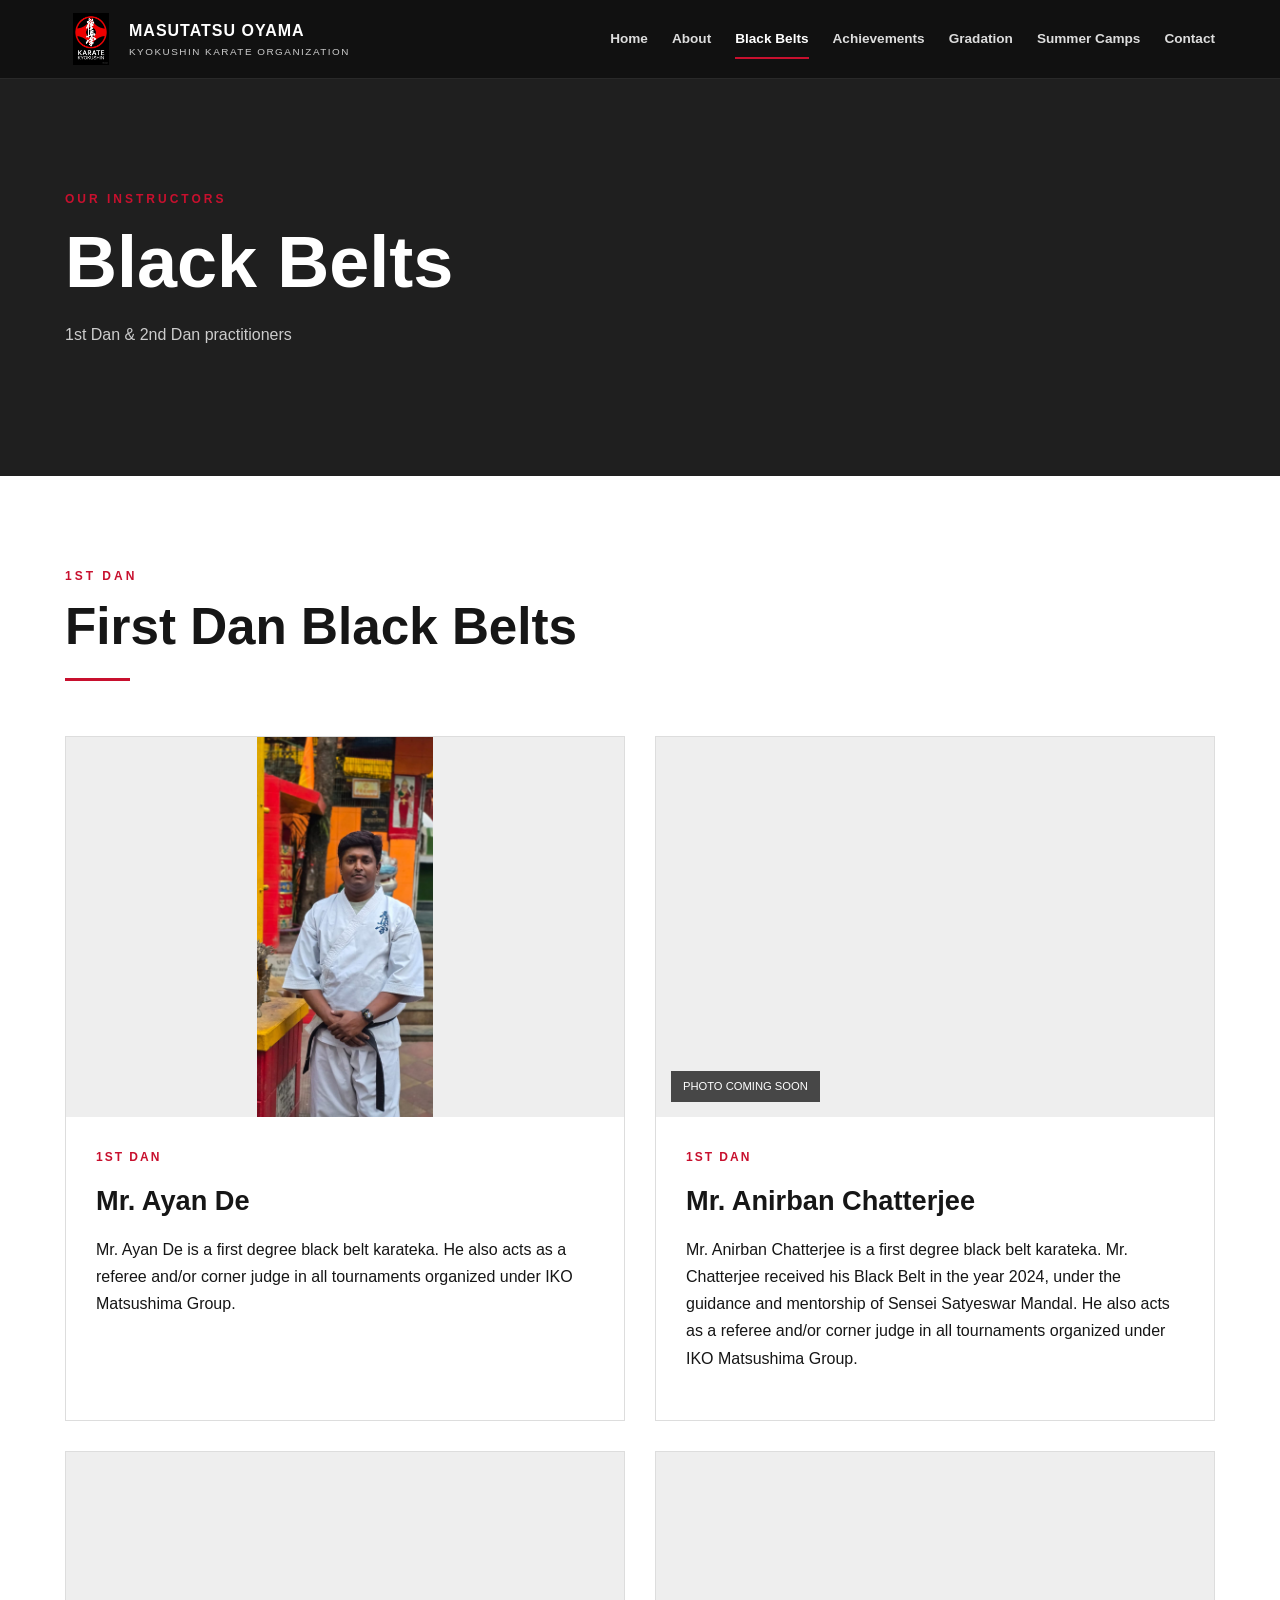
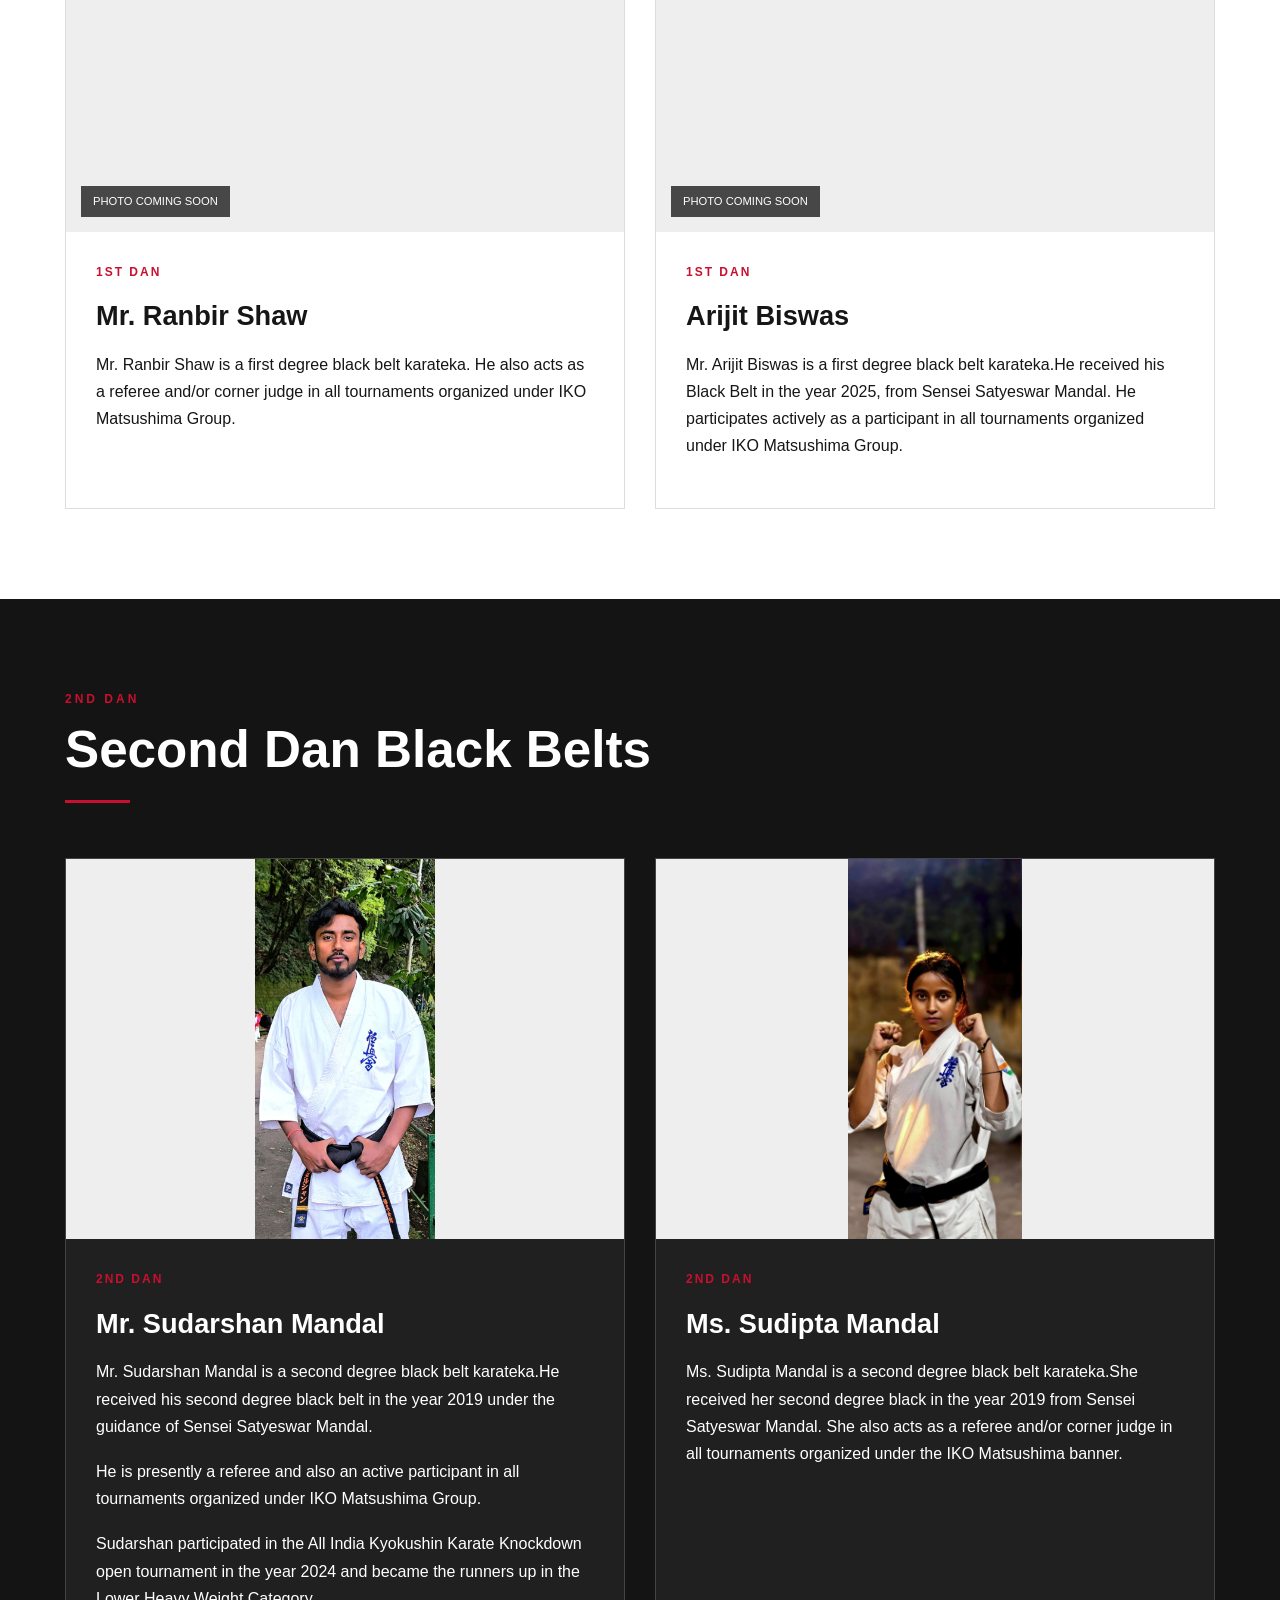
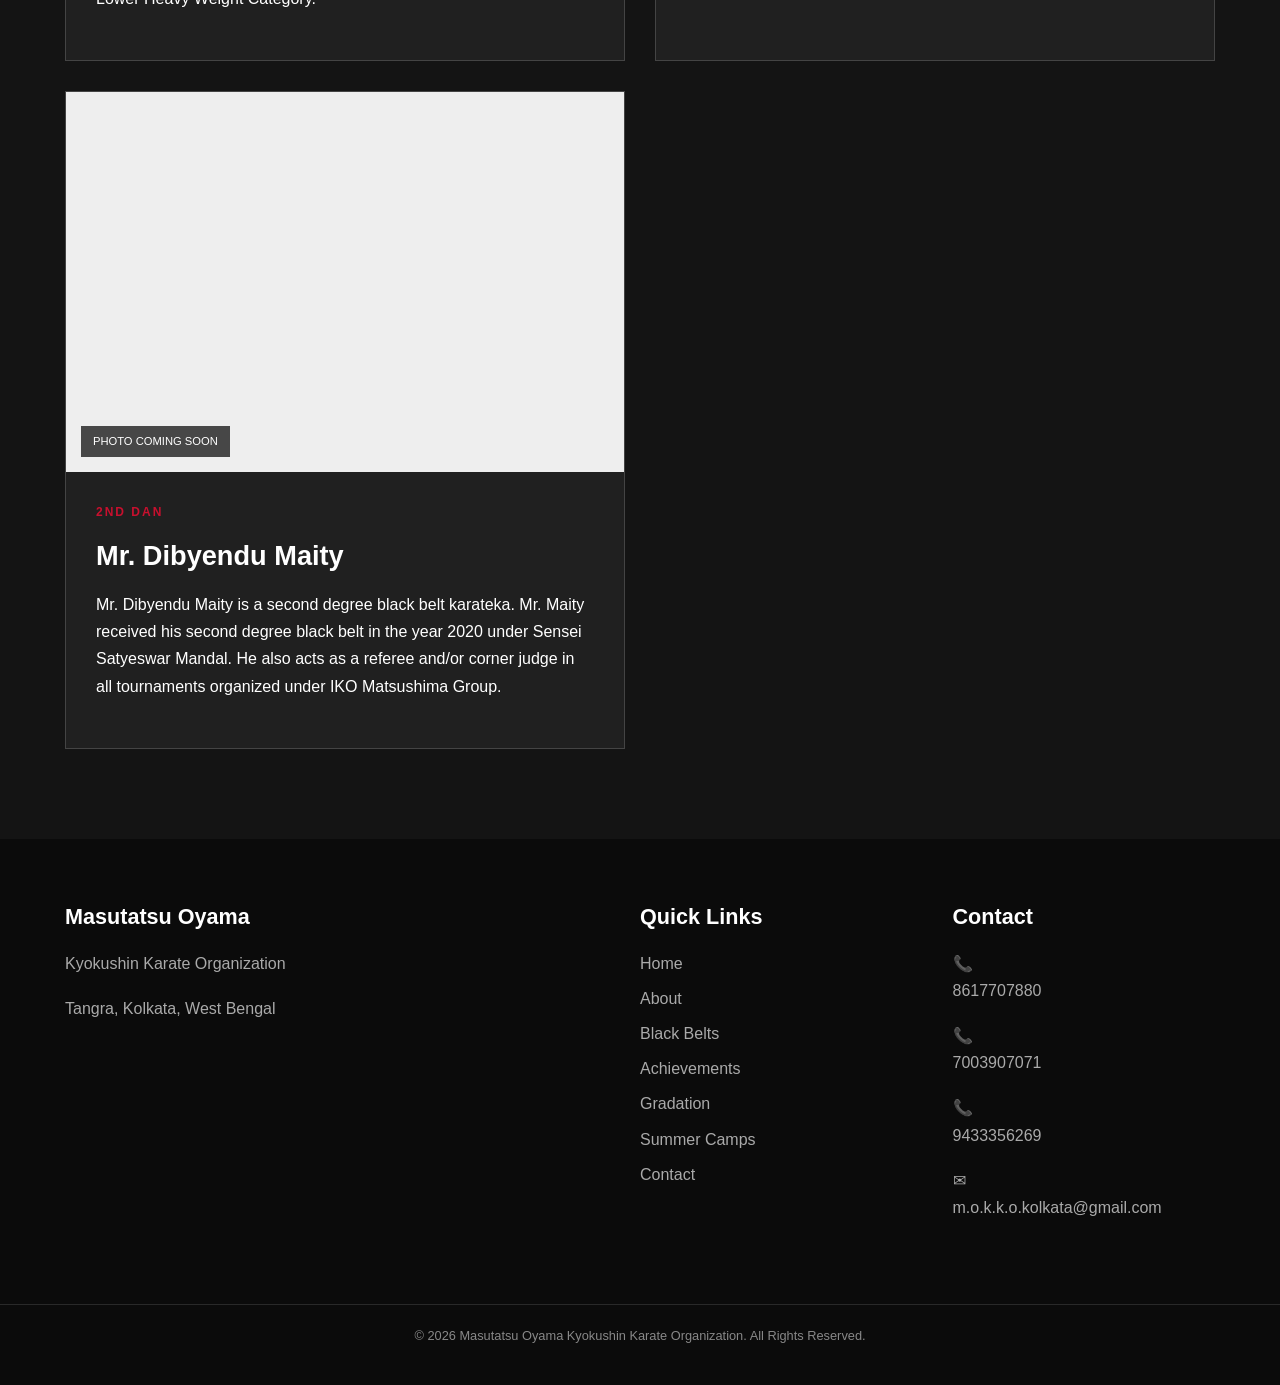
==== black-belts.html @ 714a9d3a "Initial website" ====
<!DOCTYPE html>
<html lang="en">

<head>

    <meta charset="UTF-8">
    <meta name="viewport" content="width=device-width, initial-scale=1.0">

    <title>Black Belts | Masutatsu Oyama Kyokushin Karate Organization</title>

    <link rel="stylesheet" href="css/style.css">

</head>

<body>


<header class="site-header">

    <div class="container header-container">

        <a href="index.html" class="logo-area">

            <img src="images/logo.png"
                 alt="Organization Logo"
                 class="site-logo">

            <div class="logo-text">
                <span class="logo-main">MASUTATSU OYAMA</span>
                <span class="logo-sub">KYOKUSHIN KARATE ORGANIZATION</span>
            </div>

        </a>


        <button class="menu-toggle" id="menuToggle">
            ☰
        </button>


        <nav class="main-nav" id="mainNav">

            <a href="index.html">Home</a>
            <a href="about.html">About</a>
            <a href="black-belts.html" class="active">Black Belts</a>
            <a href="achievements.html">Achievements</a>
            <a href="gradation.html">Gradation</a>
            <a href="camps.html">Summer Camps</a>
            <a href="contact.html">Contact</a>

        </nav>

    </div>

</header>


<main>


<section class="page-banner">

    <div class="container">

        <p class="section-kicker">
            OUR INSTRUCTORS
        </p>

        <h1>
            Black Belts
        </h1>

        <p>
            1st Dan &amp; 2nd Dan practitioners
        </p>

    </div>

</section>


<!-- ========================================================= -->
<!-- 1ST DAN BLACK BELTS -->
<!-- ========================================================= -->

<section class="section">

    <div class="container">

        <div class="section-heading">

            <p class="section-kicker">
                1ST DAN
            </p>

            <h2>
                First Dan Black Belts
            </h2>

            <div class="heading-line"></div>

        </div>


        <div class="black-belt-grid">


            <!-- ================================================= -->
            <!-- MR. AYAN DE -->
            <!-- ================================================= -->

            <article class="person-card">

                <div class="person-image">

                    <img src="images/black-belts/ayan.jpeg"
                         alt="Mr. Ayan De">

                </div>


                <div class="person-content">

                    <p class="rank">
                        1ST DAN
                    </p>

                    <h3>
                        Mr. Ayan De
                    </h3>

                    <p>
                        Mr. Ayan De is a first degree black belt
                        karateka. He also acts as a referee and/or
                        corner judge in all tournaments organized
                        under IKO Matsushima Group.
                    </p>

                </div>

            </article>


            <!-- ================================================= -->
            <!-- MR. ANIRBAN CHATTERJEE -->
            <!-- ================================================= -->

            <article class="person-card">

                <div class="person-image">

                    <span>
                        PHOTO COMING SOON
                    </span>

                </div>


                <div class="person-content">

                    <p class="rank">
                        1ST DAN
                    </p>

                    <h3>
                        Mr. Anirban Chatterjee
                    </h3>

                    <p>
                        Mr. Anirban Chatterjee is a first degree
                        black belt karateka. Mr. Chatterjee received
						his Black Belt in the year 2024, under the 
						guidance and mentorship of Sensei Satyeswar Mandal.
						He also acts as a referee and/or corner judge in all
                        tournaments organized under IKO Matsushima
                        Group.
                    </p>

                </div>

            </article>


            <!-- ================================================= -->
            <!-- MR. RANBIR SHAW -->
            <!-- ================================================= -->

            <article class="person-card">

                <div class="person-image">

                    <span>
                        PHOTO COMING SOON
                    </span>

                </div>


                <div class="person-content">

                    <p class="rank">
                        1ST DAN
                    </p>

                    <h3>
                        Mr. Ranbir Shaw
                    </h3>

                    <p>
                        Mr. Ranbir Shaw is a first degree black belt
                        karateka. He also acts as a referee and/or
                        corner judge in all tournaments organized
                        under IKO Matsushima Group.
                    </p>

                </div>

            </article>


            <!-- ================================================= -->
            <!-- ARIJIT BISWAS -->
            <!-- ================================================= -->

            <article class="person-card">

                <div class="person-image">

                    <span>
                        PHOTO COMING SOON
                    </span>

                </div>


                <div class="person-content">

                    <p class="rank">
                        1ST DAN
                    </p>

                    <h3>
                        Arijit Biswas
                    </h3>

                    <p>
                        Mr. Arijit Biswas is a first degree black
                        belt karateka.He received his Black Belt in 
						the year 2025, from Sensei Satyeswar Mandal.
						He participates actively as a participant in all tournaments organized
                        under IKO Matsushima Group.
                    </p>

                </div>

            </article>


        </div>

    </div>

</section>


<!-- ========================================================= -->
<!-- 2ND DAN BLACK BELTS -->
<!-- ========================================================= -->

<section class="section section-dark">

    <div class="container">

        <div class="section-heading light">

            <p class="section-kicker">
                2ND DAN
            </p>

            <h2>
                Second Dan Black Belts
            </h2>

            <div class="heading-line"></div>

        </div>


        <div class="black-belt-grid">


            <!-- ================================================= -->
            <!-- MR. SUDARSHAN MANDAL -->
            <!-- ================================================= -->

            <article class="person-card dark-card">

                <div class="person-image">

                    <img src="images/black-belts/sudarshan.jpeg"
                         alt="Mr. Sudarshan Mandal">

                </div>


                <div class="person-content">

                    <p class="rank">
                        2ND DAN
                    </p>

                    <h3>
                        Mr. Sudarshan Mandal
                    </h3>

                    <p>
                        Mr. Sudarshan Mandal is a second degree
                        black belt karateka.He received his second
						degree black belt in the year 2019 under the guidance
						of Sensei Satyeswar Mandal. 
					</p>
					<p>
						He is presently
						a referee and also an active participant in all
                        tournaments organized under IKO Matsushima
                        Group.
                    </p>
					<p>
						Sudarshan participated in the All India Kyokushin Karate Knockdown 
						open tournament in the year 2024 and became the runners up in the Lower Heavy
						Weight Category.
					</p>

                </div>

            </article>


            <!-- ================================================= -->
            <!-- MS. SUDIPTA MANDAL -->
            <!-- ================================================= -->

            <article class="person-card dark-card">

                <div class="person-image">

                    <img src="images/black-belts/sudipta.jpeg"
                         alt="Ms. Sudipta Mandal">

                </div>


                <div class="person-content">

                    <p class="rank">
                        2ND DAN
                    </p>

                    <h3>
                        Ms. Sudipta Mandal
                    </h3>

                    <p>
                        Ms. Sudipta Mandal is a second degree black
                        belt karateka.She received her second degree
						black in the year 2019 from Sensei Satyeswar Mandal.
						She also acts as a referee and/or corner judge in all tournaments
                        organized under the IKO Matsushima banner.
                    </p>

                </div>

            </article>


            <!-- ================================================= -->
            <!-- MR. DIBYENDU MAITY -->
            <!-- ================================================= -->

            <article class="person-card dark-card">

                <div class="person-image">

                    <span>
                        PHOTO COMING SOON
                    </span>

                </div>


                <div class="person-content">

                    <p class="rank">
                        2ND DAN
                    </p>

                    <h3>
                        Mr. Dibyendu Maity
                    </h3>

                    <p>
                        Mr. Dibyendu Maity is a second degree black
                        belt karateka. Mr. Maity received his second degree
						black belt in the year 2020 under Sensei Satyeswar Mandal.
						He also acts as a referee and/or corner judge in all tournaments
                        organized under IKO Matsushima Group.
                    </p>

                </div>

            </article>


        </div>

    </div>

</section>


</main>


<footer class="site-footer">

    <div class="container footer-grid">

        <!-- Organization -->

        <div>

            <h3>
                Masutatsu Oyama
            </h3>

            <p>
                Kyokushin Karate Organization
            </p>

            <p>
                Tangra, Kolkata, West Bengal
            </p>

        </div>


        <!-- Quick Links -->

        <div>

            <h3>
                Quick Links
            </h3>

            <a href="index.html">Home</a>
            <a href="about.html">About</a>
            <a href="black-belts.html">Black Belts</a>
            <a href="achievements.html">Achievements</a>
            <a href="gradation.html">Gradation</a>
            <a href="camps.html">Summer Camps</a>
            <a href="contact.html">Contact</a>

        </div>


        <!-- Contact -->

        <div>

            <h3>
                Contact
            </h3>

            <p>
                📞 <a href="tel:8617707880">8617707880</a>
            </p>

            <p>
                📞 <a href="tel:7003907071">7003907071</a>
            </p>

            <p>
                📞 <a href="tel:9433356269">9433356269</a>
            </p>

            <p>
                ✉ <a href="mailto:m.o.k.k.o.kolkata@gmail.com">
                    m.o.k.k.o.kolkata@gmail.com
                </a>
            </p>

        </div>

    </div>


    <div class="footer-bottom">

        <p>
            © <span id="currentYear"></span>
            Masutatsu Oyama Kyokushin Karate Organization.
            All Rights Reserved.
        </p>

    </div>

</footer>


<script src="js/script.js"></script>

</body>

</html>
---- css/style.css ----
/* =========================================================
   MASUTATSU OYAMA KYOKUSHIN KARATE ORGANIZATION
   MAIN STYLESHEET
   ========================================================= */


/* =========================================================
   RESET
   ========================================================= */

* {
    margin: 0;
    padding: 0;
    box-sizing: border-box;
}


html {
    scroll-behavior: smooth;
}


body {
    font-family: Arial, Helvetica, sans-serif;
    background: #ffffff;
    color: #161616;
    line-height: 1.7;
}


img {
    max-width: 100%;
    display: block;
}


a {
    color: inherit;
    text-decoration: none;
}


button {
    font-family: inherit;
}


/* =========================================================
   VARIABLES
   ========================================================= */

:root {

    --black: #0b0b0b;

    --dark: #141414;

    --dark-gray: #202020;

    --gray: #777777;

    --light-gray: #eeeeee;

    --off-white: #f7f7f7;

    --white: #ffffff;

    --red: #c8102e;

    --red-dark: #9f0d25;

    --border: #dddddd;

}


/* =========================================================
   GENERAL
   ========================================================= */

.container {

    width: min(1150px, 92%);

    margin: 0 auto;

}


.section {

    padding: 90px 0;

}


.section-dark {

    background: var(--dark);

    color: var(--white);

}


.light-text {

    color: var(--white);

}


.content-width {

    max-width: 850px;

    margin: 0 auto;

}


p {

    margin-bottom: 18px;

}


h1,
h2,
h3 {

    line-height: 1.2;

}


h2 {

    font-size: clamp(2rem, 4vw, 3.2rem);

}


h3 {

    font-size: 1.35rem;

}


/* =========================================================
   HEADER
   ========================================================= */

.site-header {

    position: sticky;

    top: 0;

    z-index: 1000;

    background: rgba(10, 10, 10, 0.97);

    border-bottom: 1px solid rgba(255,255,255,0.1);

}


.header-container {

    min-height: 78px;

    display: flex;

    align-items: center;

    justify-content: space-between;

    gap: 30px;

}


.logo-area {

    display: flex;

    align-items: center;

    gap: 12px;

    color: white;

}


.site-logo {

    width: 52px;

    height: 52px;

    object-fit: contain;

}


.logo-text {

    display: flex;

    flex-direction: column;

}


.logo-main {

    font-size: 1rem;

    font-weight: 800;

    letter-spacing: 1px;

}


.logo-sub {

    font-size: 0.62rem;

    letter-spacing: 1.5px;

    color: #cccccc;

}


.main-nav {

    display: flex;

    align-items: center;

    gap: 24px;

}


.main-nav a {

    color: #dddddd;

    font-size: 0.85rem;

    font-weight: 600;

    transition: 0.25s;

    position: relative;

}


.main-nav a:hover,
.main-nav a.active {

    color: var(--white);

}


.main-nav a.active::after {

    content: "";

    position: absolute;

    height: 2px;

    width: 100%;

    bottom: -8px;

    left: 0;

    background: var(--red);

}


.menu-toggle {

    display: none;

    background: transparent;

    border: 0;

    color: white;

    font-size: 1.8rem;

    cursor: pointer;

}


/* =========================================================
   HERO
   ========================================================= */

.hero {

    min-height: 720px;

    display: flex;

    align-items: center;

    position: relative;

    background:
        linear-gradient(
            rgba(0,0,0,0.78),
            rgba(0,0,0,0.82)
        ),
        linear-gradient(
            135deg,
            #111111,
            #3a3a3a
        );

    color: white;

}


.hero-overlay {

    position: absolute;

    inset: 0;

    background:
        radial-gradient(
            circle at center,
            rgba(200,16,46,0.12),
            transparent 60%
        );

}


.hero-content {

    position: relative;

    z-index: 2;

    max-width: 900px;

}


.hero-kicker {

    color: #e21a3b;

    font-weight: 900;

    letter-spacing: 5px;

    font-size: 1.3rem;

}


.hero h1 {

    font-size: clamp(2.5rem, 7vw, 5.5rem);

    font-weight: 900;

    letter-spacing: -2px;

    max-width: 1000px;

}


.hero h1 span {

    display: block;

    color: #dddddd;

    font-size: 0.42em;

    letter-spacing: 3px;

    margin-top: 15px;

}


.hero-location {

    font-size: 1.1rem;

    margin-top: 30px;

    color: #dddddd;

}


.hero-description {

    font-size: 1.2rem;

    font-weight: 600;

}


.hero-buttons {

    display: flex;

    gap: 15px;

    flex-wrap: wrap;

    margin-top: 35px;

}


/* =========================================================
   BUTTONS
   ========================================================= */

.btn {

    display: inline-flex;

    align-items: center;

    justify-content: center;

    padding: 13px 25px;

    font-weight: 700;

    border: 2px solid transparent;

    transition: 0.25s;

    cursor: pointer;

}


.btn-primary {

    background: var(--red);

    color: white;

}


.btn-primary:hover {

    background: var(--red-dark);

    transform: translateY(-2px);

}


.btn-outline {

    border-color: white;

    color: white;

}


.btn-outline:hover {

    background: white;

    color: black;

}


.btn-dark {

    background: var(--black);

    color: white;

}


.btn-dark:hover {

    background: var(--red);

}


.text-link {

    display: inline-block;

    margin-top: 10px;

    color: var(--red);

    font-weight: 700;

}


/* =========================================================
   SECTION HEADINGS
   ========================================================= */

.section-heading {

    margin-bottom: 55px;

}


.section-kicker {

    color: var(--red);

    text-transform: uppercase;

    font-size: 0.75rem;

    font-weight: 800;

    letter-spacing: 3px;

    margin-bottom: 10px;

}


.section-heading h2 {

    font-weight: 900;

}


.heading-line {

    height: 3px;

    width: 65px;

    background: var(--red);

    margin-top: 20px;

}


.section-heading.light h2 {

    color: white;

}


/* =========================================================
   TWO COLUMN
   ========================================================= */

.two-column {

    display: grid;

    grid-template-columns: 1fr 1fr;

    gap: 60px;

    align-items: center;

}


/* =========================================================
   INFO CARD
   ========================================================= */

.info-card {

    padding: 50px;

    background: var(--off-white);

    border-left: 5px solid var(--red);

}


.info-card-icon {

    font-size: 3rem;

    font-weight: 900;

    margin-bottom: 20px;

}


/* =========================================================
   FEATURE CARDS
   ========================================================= */

.card-grid {

    display: grid;

    grid-template-columns: repeat(4, 1fr);

    gap: 20px;

}


.feature-card {

    display: block;

    padding: 35px 28px;

    border: 1px solid #333;

    color: white;

    transition: 0.3s;

}


.feature-card:hover {

    transform: translateY(-7px);

    border-color: var(--red);

}


.feature-number {

    color: var(--red);

    font-size: 0.8rem;

    font-weight: 800;

    margin-bottom: 35px;

}


.feature-card h3 {

    margin-bottom: 15px;

}


.feature-card p {

    color: #bbbbbb;

    font-size: 0.92rem;

}


.feature-card span {

    color: #ffffff;

    font-size: 0.85rem;

    font-weight: 700;

}


/* =========================================================
   IMAGE PLACEHOLDER
   ========================================================= */

.image-placeholder {

    position: relative;

    background: #eeeeee;

    min-height: 420px;

    overflow: hidden;

}


.image-placeholder img {

    width: 100%;

    height: 100%;

    min-height: 420px;

    object-fit: cover;

}


.placeholder-label {

    position: absolute;

    bottom: 15px;

    left: 15px;

    background: rgba(0,0,0,0.75);

    color: white;

    padding: 8px 14px;

    font-size: 0.7rem;

    letter-spacing: 1px;

}


.rank {

    color: var(--red);

    font-size: 0.75rem;

    font-weight: 800;

    letter-spacing: 2px;

    text-transform: uppercase;

}


/* =========================================================
   CTA
   ========================================================= */

.cta-section {

    padding: 100px 0;

    text-align: center;

    background: var(--off-white);

}


.cta-section h2 {

    margin-bottom: 15px;

}


/* =========================================================
   PAGE BANNER
   ========================================================= */

.page-banner {

    padding: 110px 0;

    background:
        linear-gradient(
            rgba(0,0,0,0.88),
            rgba(0,0,0,0.88)
        );

    color: white;

}


.page-banner h1 {

    font-size: clamp(2.5rem, 6vw, 4.5rem);

    font-weight: 900;

}


.page-banner p:last-child {

    color: #cccccc;

    margin-top: 15px;

}


/* =========================================================
   VALUES
   ========================================================= */

.values-grid {

    display: grid;

    grid-template-columns: repeat(4, 1fr);

    gap: 20px;

}


.value-card {

    padding: 35px 25px;

    border: 1px solid var(--border);

}


.value-card span {

    color: var(--red);

    font-weight: 900;

    font-size: 0.8rem;

}


.value-card h3 {

    margin: 20px 0 10px;

}


/* =========================================================
   BLACK BELTS
   ========================================================= */

.black-belt-grid {

    display: grid;

    grid-template-columns: repeat(2, 1fr);

    gap: 30px;

}


.person-card {

    background: white;

    border: 1px solid var(--border);

}


.dark-card {

    background: #202020;

    border-color: #444;

    color: white;

}


.person-image {

    height: 380px;

    background: #eeeeee;

    position: relative;

    overflow: hidden;

}


.person-image img {

    width: 100%;

    height: 100%;

    object-fit: contain;

}


.person-image span {

    position: absolute;

    bottom: 15px;

    left: 15px;

    background: rgba(0,0,0,0.7);

    color: white;

    padding: 6px 12px;

    font-size: 0.7rem;

}


.person-content {

    padding: 30px;

}


.person-content h3 {

    margin: 8px 0 18px;

    font-size: 1.7rem;

}


/* =========================================================
   GALLERY
   ========================================================= */

.gallery-grid {

    display: grid;

    grid-template-columns: repeat(2, 1fr);

    gap: 30px;

}


.gallery-card {

    border: 1px solid var(--border);

    background: white;

}


.gallery-image {

    height: 350px;

    background: #eeeeee;

    position: relative;

    overflow: hidden;

}


.gallery-image img {

    width: 100%;

    height: 100%;

    object-fit: cover;

}


.gallery-image span {

    position: absolute;

    bottom: 15px;

    left: 15px;

    padding: 6px 12px;

    background: rgba(0,0,0,0.7);

    color: white;

    font-size: 0.7rem;

}


.gallery-content {

    padding: 25px;

}


.gallery-year {

    color: var(--red);

    font-size: 0.75rem;

    font-weight: 800;

}


.gallery-content h3 {

    margin: 5px 0 12px;

}


/* =========================================================
   EVENTS
   ========================================================= */

.event-section {

    margin-bottom: 80px;

}


.event-heading {

    margin-bottom: 30px;

}


.event-heading h3 {

    font-size: 1.8rem;

    margin-bottom: 8px;

}


.photo-grid {

    display: grid;

    grid-template-columns: repeat(2, 1fr);

    gap: 20px;

}


.photo-item {

    height: 350px;

    background: #eeeeee;

    overflow: hidden;

}


.photo-item img {

    width: 100%;

    height: 100%;

    object-fit: cover;

}


/* =========================================================
   CAMPS
   ========================================================= */

.camp-block {

    padding: 55px 0;

    border-top: 1px solid var(--border);

}


.camp-info {

    max-width: 800px;

    margin-bottom: 35px;

}


.camp-info h2 {

    font-size: 2rem;

    margin-bottom: 15px;

}


/* =========================================================
   CONTACT
   ========================================================= */

.contact-grid {

    display: grid;

    grid-template-columns: 1fr 1fr;

    gap: 70px;

}


.contact-item {

    display: flex;

    gap: 20px;

    margin-top: 30px;

}


.contact-icon {

    width: 45px;

    height: 45px;

    display: flex;

    align-items: center;

    justify-content: center;

    background: var(--off-white);

    flex-shrink: 0;

}


.contact-item h3 {

    margin-bottom: 5px;

}


.contact-item a {

    color: var(--red);

    font-weight: 700;

}


.contact-card {

    background: var(--off-white);

    padding: 50px;

    border-top: 5px solid var(--red);

}


.contact-card h3 {

    color: var(--black);

}


.contact-card p {

    color: #555555;

}


.contact-card .contact-link {

    color: var(--red);

    font-weight: 700;

}


.contact-card .contact-link:hover {

    color: var(--red-dark);

}


.contact-card .contact-icon {

    color: var(--black);

}


.contact-card h2 {

    margin-bottom: 20px;

}


.contact-card .btn {

    margin-top: 10px;

    margin-right: 8px;

}
.contact-card .contact-icon svg {
    width: 28px;
    height: 28px;
    display: block;
    fill: currentColor;
}

.contact-card .contact-icon {
    color: var(--black);
    display: flex;
    align-items: center;
    justify-content: center;
}


/* =========================================================
   MAP
   ========================================================= */

.map-section {

    padding: 90px 0;

    background: var(--off-white);

}


.map-placeholder {

    min-height: 450px;

    background: #dddddd;

    display: flex;

    align-items: center;

    justify-content: center;

    text-align: center;

    padding: 40px;

}


.map-icon {

    font-size: 3rem;

    margin-bottom: 15px;

}


.map-placeholder h3 {

    margin-bottom: 15px;

}


/* =========================================================
   FOOTER
   ========================================================= */

.site-footer {

    background: var(--black);

    color: white;

}


.footer-grid {

    padding: 65px 0;

    display: grid;

    grid-template-columns: 2fr 1fr 1fr;

    gap: 50px;

}


.footer-grid h3 {

    margin-bottom: 20px;

}


.footer-grid p {

    color: #aaaaaa;

}


.footer-grid a {

    display: block;

    color: #aaaaaa;

    margin-bottom: 8px;

}


.footer-grid a:hover {

    color: white;

}


.footer-bottom {

    padding: 20px;

    border-top: 1px solid #292929;

    text-align: center;

    color: #888888;

    font-size: 0.8rem;

}


/* =========================================================
   MOBILE
   ========================================================= */

@media (max-width: 950px) {

    .main-nav {

        gap: 14px;

    }

    .card-grid {

        grid-template-columns: repeat(2, 1fr);

    }

    .values-grid {

        grid-template-columns: repeat(2, 1fr);

    }

}


@media (max-width: 768px) {

    .section {

        padding: 65px 0;

    }


    .header-container {

        min-height: 70px;

    }


    .menu-toggle {

        display: block;

    }


    .main-nav {

        display: none;

        position: absolute;

        top: 70px;

        left: 0;

        right: 0;

        background: #0b0b0b;

        flex-direction: column;

        align-items: stretch;

        padding: 20px;

        gap: 0;

        border-top: 1px solid #333;

    }


    .main-nav.show {

        display: flex;

    }


    .main-nav a {

        padding: 14px 5px;

        border-bottom: 1px solid #292929;

    }


    .main-nav a.active::after {

        display: none;

    }


    .two-column {

        grid-template-columns: 1fr;

        gap: 40px;

    }


    .card-grid {

        grid-template-columns: 1fr;

    }


    .black-belt-grid {

        grid-template-columns: 1fr;

    }


    .gallery-grid {

        grid-template-columns: 1fr;

    }


    .photo-grid {

        grid-template-columns: 1fr;

    }


    .values-grid {

        grid-template-columns: 1fr;

    }


    .contact-grid {

        grid-template-columns: 1fr;

    }


    .footer-grid {

        grid-template-columns: 1fr;

        gap: 30px;

    }


    .hero {

        min-height: 650px;

    }


    .hero h1 {

        letter-spacing: -1px;

    }


    .hero h1 span {

        letter-spacing: 1px;

    }


    .image-placeholder {

        min-height: 320px;

    }


    .image-placeholder img {

        min-height: 320px;

    }


    .person-image {

        height: 320px;

    }


    .gallery-image {

        height: 300px;

    }


    .photo-item {

        height: 280px;

    }

}


@media (max-width: 480px) {

    .logo-main {

        font-size: 0.78rem;

    }


    .logo-sub {

        font-size: 0.5rem;

    }


    .site-logo {

        width: 42px;

        height: 42px;

    }


    .hero {

        min-height: 600px;

    }


    .hero-buttons {

        flex-direction: column;

        align-items: flex-start;

    }


    .btn {

        width: 100%;

    }


    .contact-card {

        padding: 30px;

    }

}
/* Achievement photo gallery */

.achievement-photo-grid {
    display: grid;
    grid-template-columns: 1fr 1fr;
    gap: 10px;
}

.achievement-photo-grid .gallery-image {
    margin: 0;
}

.achievement-photo-grid .achievement-cover {
    grid-column: 1 / -1;
}

.achievement-photo-grid img {
    width: 100%;
    height: 260px;
    object-fit: cover;
    display: block;
}

.achievement-photo-grid .achievement-cover img {
    height: 420px;
}


@media (max-width: 700px) {

    .achievement-photo-grid {
        grid-template-columns: 1fr;
    }

    .achievement-photo-grid .achievement-cover {
        grid-column: auto;
    }

    .achievement-photo-grid img,
    .achievement-photo-grid .achievement-cover img {
        height: auto;
    }

/* =========================================================
   GRADATION
   ========================================================= */

.gradation-table-wrapper {
    overflow-x: auto;
}

.gradation-table {
    width: 100%;
    border-collapse: collapse;
    margin-top: 20px;
}

.gradation-table th,
.gradation-table td {
    padding: 16px 18px;
    text-align: left;
    border-bottom: 1px solid rgba(255,255,255,0.15);
}

.gradation-table th {
    font-weight: 700;
    text-transform: uppercase;
    letter-spacing: 0.05em;
}

.gradation-table td {
    font-size: 1rem;
}

.gradation-steps {
    display: grid;
    gap: 16px;
}

.gradation-step {
    display: flex;
    align-items: center;
    gap: 20px;
    padding: 22px;
    border: 1px solid var(--border);
    background: var(--white);
}

.step-number {
    min-width: 48px;
    height: 48px;
    display: flex;
    align-items: center;
    justify-content: center;
    background: var(--black);
    color: var(--white);
    font-weight: 700;
}

.gradation-step h3 {
    margin: 0 0 6px;
}

.gradation-step p {
    margin: 0;
}


/* =========================================================
   GRADATION MOBILE
   ========================================================= */

@media (max-width: 700px) {

    .gradation-table th,
    .gradation-table td {
        padding: 12px;
        font-size: 0.9rem;
    }

    .gradation-step {
        align-items: flex-start;
        gap: 14px;
    }

}

}

/* =========================================================
   BELT COLORS
   ========================================================= */

.belt-white {
    color: #ffffff;
    font-weight: 800;
}

.belt-orange {
    color: #e87500;
    font-weight: 800;
}

.belt-blue {
    color: #1769aa;
    font-weight: 800;
}

.belt-blue-kyu {
    color: #1769aa;
    font-weight: 800;
    text-decoration: underline;
    text-decoration-thickness: 3px;
}

.belt-yellow {
    color: #c79a00;
    font-weight: 800;
}

.belt-yellow-kyu {
    color: #c79a00;
    font-weight: 800;
    text-decoration: underline;
    text-decoration-thickness: 3px;
}

.belt-green {
    color: #188044;
    font-weight: 800;
}

.belt-green-kyu {
    color: #188044;
    font-weight: 800;
    text-decoration: underline;
    text-decoration-thickness: 3px;
}

.belt-brown {
    color: #795548;
    font-weight: 800;
}

.belt-brown-kyu {
    color: #795548;
    font-weight: 800;
    text-decoration: underline;
    text-decoration-thickness: 3px;
}

.belt-black {
    color: #ffffff;
    font-weight: 900;
}
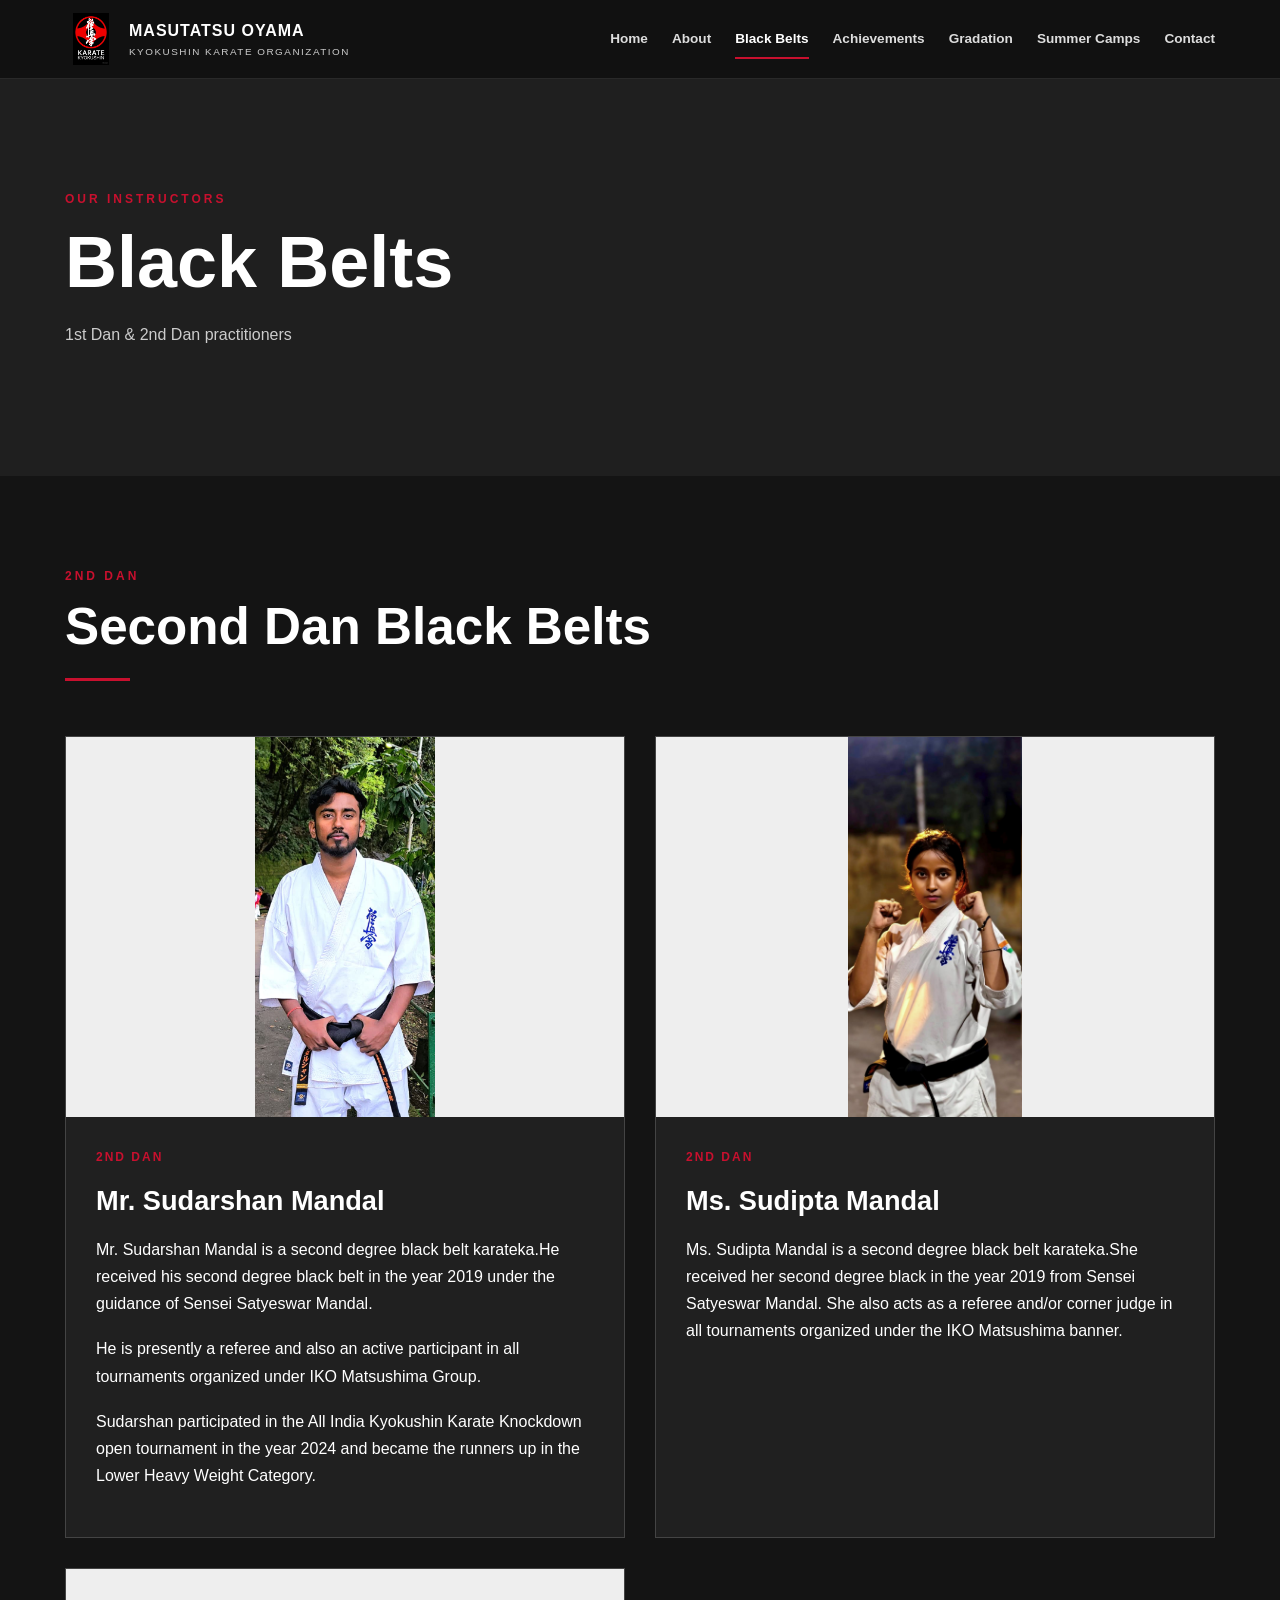
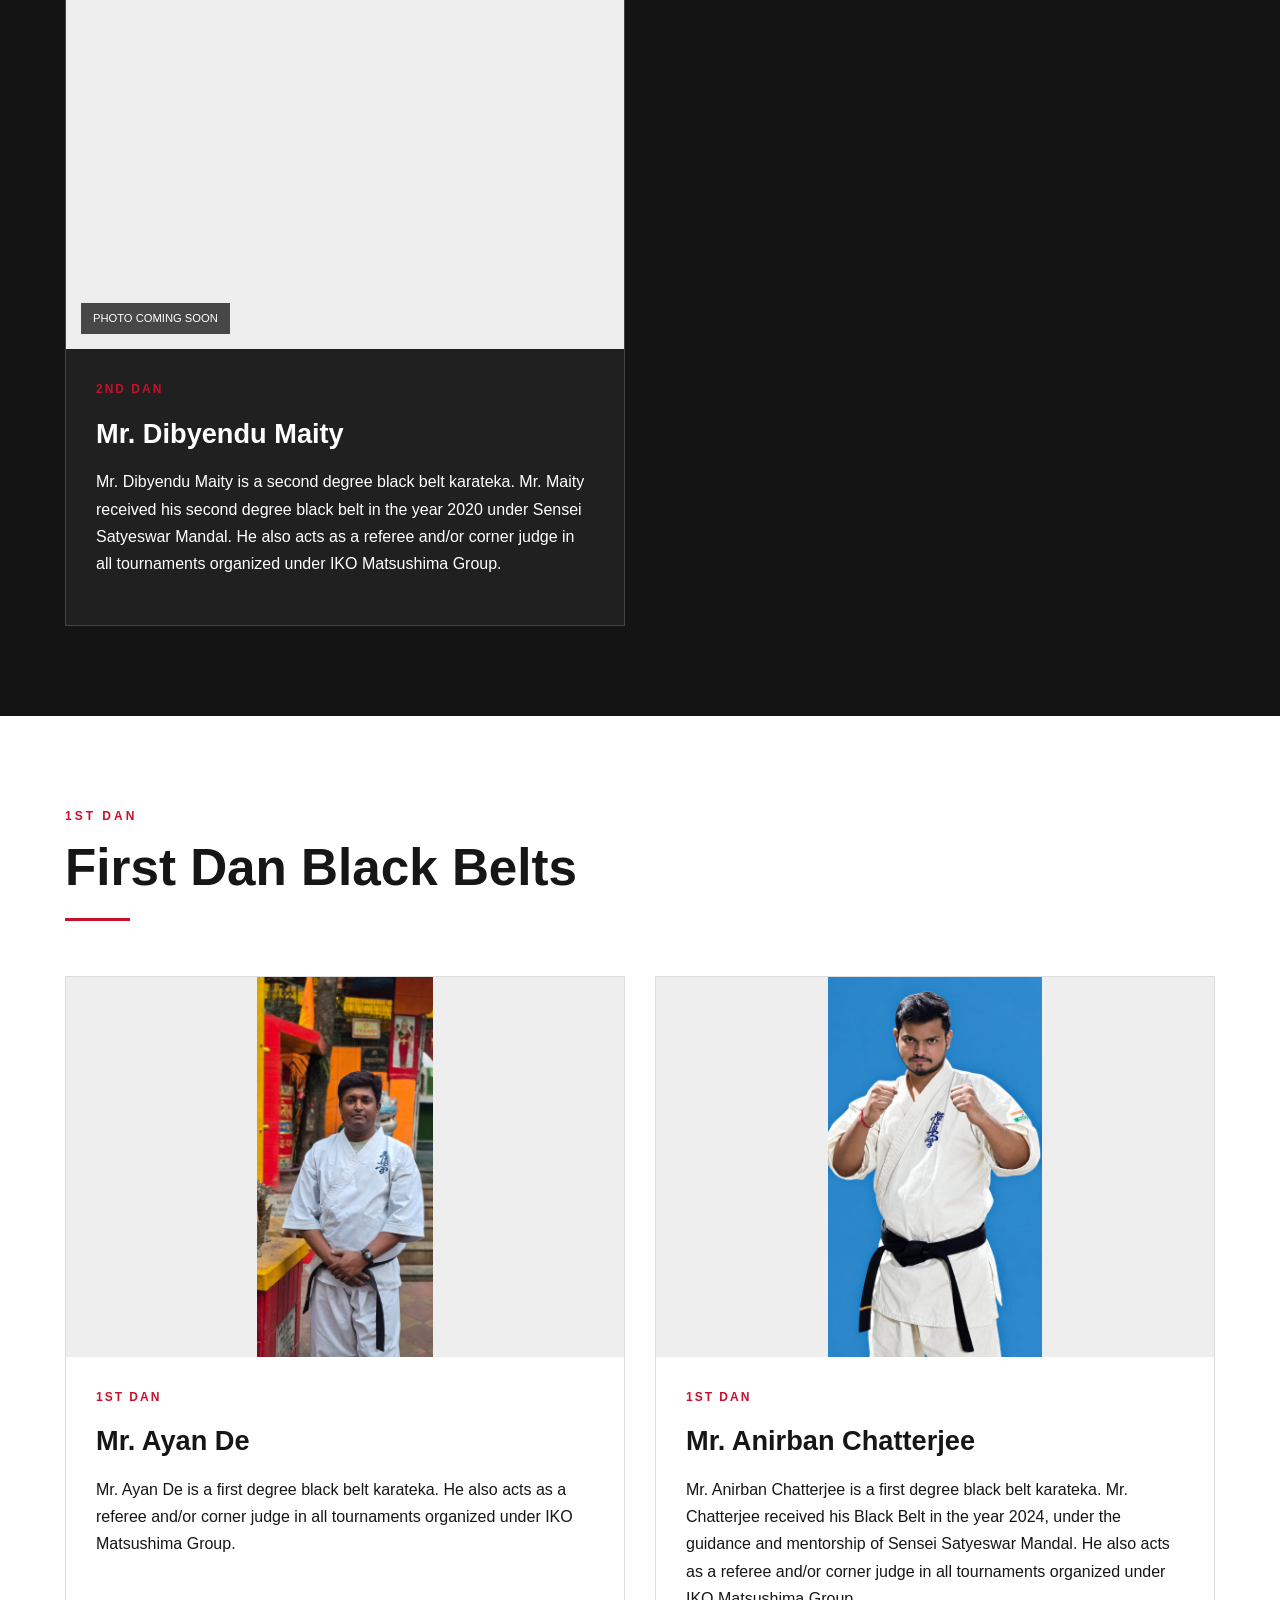
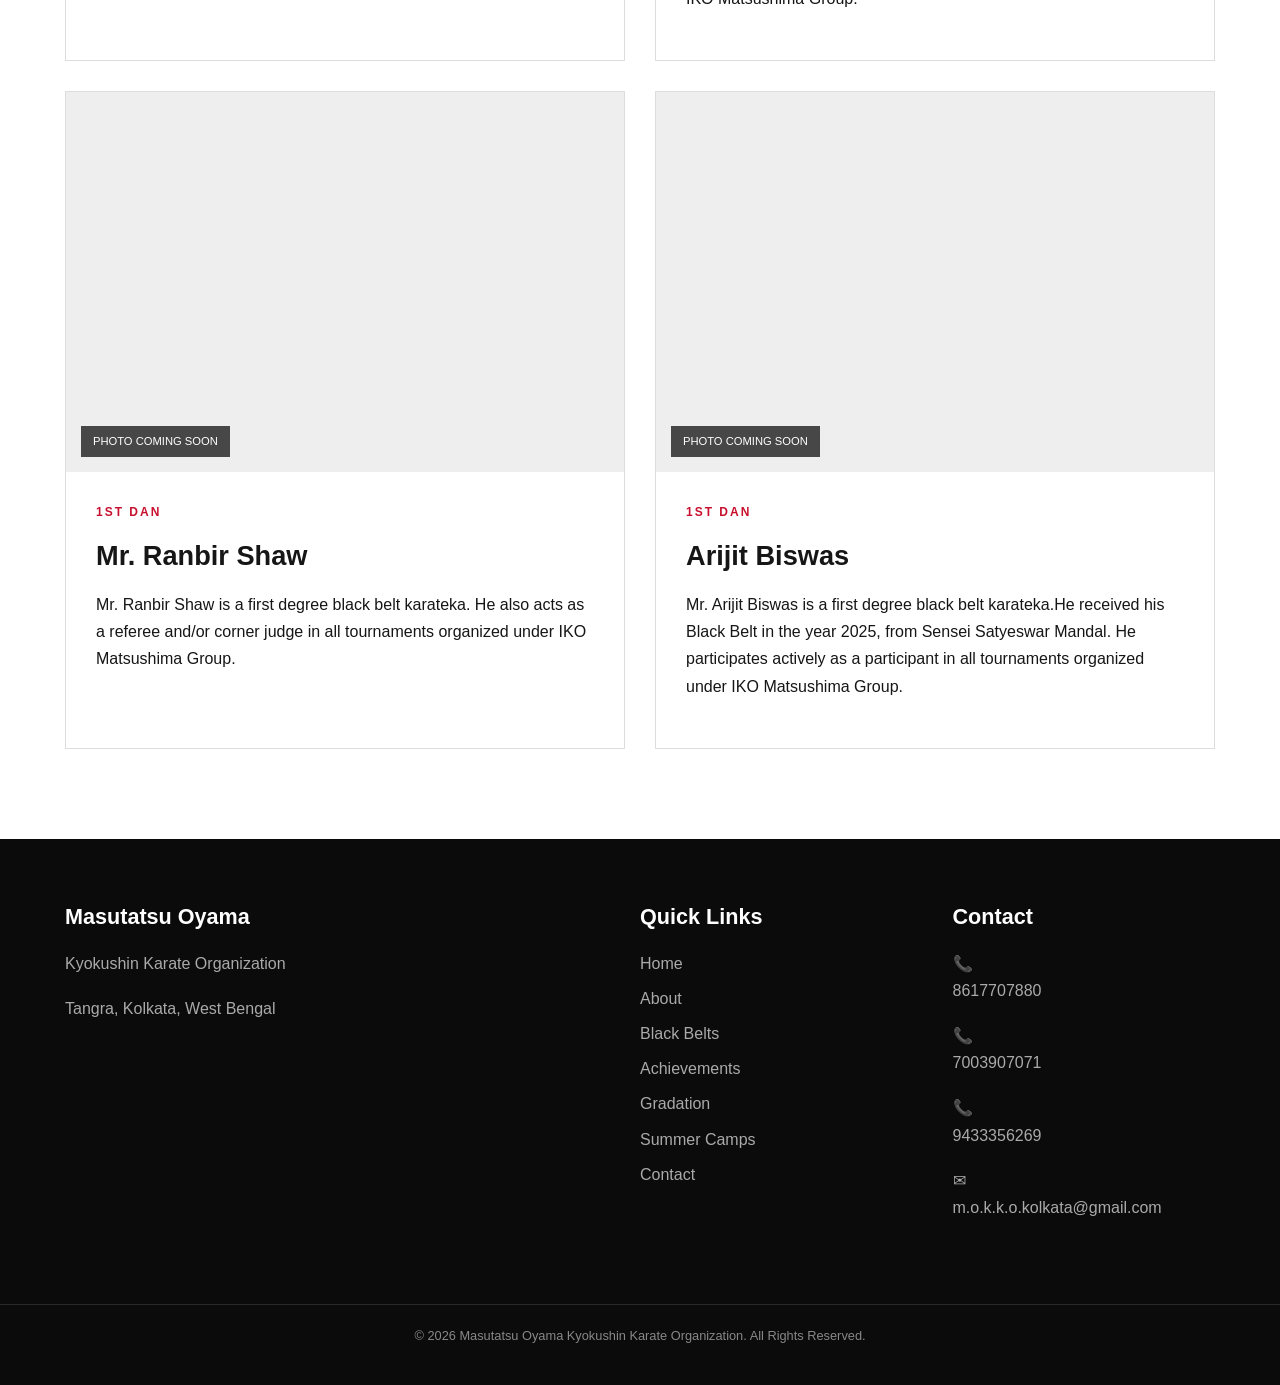
==== commit 619240d2: "Updated black belt order and added Anirban photo" ====
--- a/black-belts.html
+++ b/black-belts.html
@@ -80,6 +80,163 @@
 
 
 <!-- ========================================================= -->
+<!-- 2ND DAN BLACK BELTS -->
+<!-- ========================================================= -->
+
+<section class="section section-dark">
+
+    <div class="container">
+
+        <div class="section-heading light">
+
+            <p class="section-kicker">
+                2ND DAN
+            </p>
+
+            <h2>
+                Second Dan Black Belts
+            </h2>
+
+            <div class="heading-line"></div>
+
+        </div>
+
+
+        <div class="black-belt-grid">
+
+
+            <!-- ================================================= -->
+            <!-- MR. SUDARSHAN MANDAL -->
+            <!-- ================================================= -->
+
+            <article class="person-card dark-card">
+
+                <div class="person-image">
+
+                    <img src="images/black-belts/sudarshan.jpeg"
+                         alt="Mr. Sudarshan Mandal">
+
+                </div>
+
+
+                <div class="person-content">
+
+                    <p class="rank">
+                        2ND DAN
+                    </p>
+
+                    <h3>
+                        Mr. Sudarshan Mandal
+                    </h3>
+
+                    <p>
+                        Mr. Sudarshan Mandal is a second degree
+                        black belt karateka.He received his second
+                        degree black belt in the year 2019 under the guidance
+                        of Sensei Satyeswar Mandal.
+                    </p>
+
+                    <p>
+                        He is presently
+                        a referee and also an active participant in all
+                        tournaments organized under IKO Matsushima
+                        Group.
+                    </p>
+
+                    <p>
+                        Sudarshan participated in the All India Kyokushin Karate Knockdown
+                        open tournament in the year 2024 and became the runners up in the Lower Heavy
+                        Weight Category.
+                    </p>
+
+                </div>
+
+            </article>
+
+
+            <!-- ================================================= -->
+            <!-- MS. SUDIPTA MANDAL -->
+            <!-- ================================================= -->
+
+            <article class="person-card dark-card">
+
+                <div class="person-image">
+
+                    <img src="images/black-belts/sudipta.jpeg"
+                         alt="Ms. Sudipta Mandal">
+
+                </div>
+
+
+                <div class="person-content">
+
+                    <p class="rank">
+                        2ND DAN
+                    </p>
+
+                    <h3>
+                        Ms. Sudipta Mandal
+                    </h3>
+
+                    <p>
+                        Ms. Sudipta Mandal is a second degree black
+                        belt karateka.She received her second degree
+                        black in the year 2019 from Sensei Satyeswar Mandal.
+                        She also acts as a referee and/or corner judge in all tournaments
+                        organized under the IKO Matsushima banner.
+                    </p>
+
+                </div>
+
+            </article>
+
+
+            <!-- ================================================= -->
+            <!-- MR. DIBYENDU MAITY -->
+            <!-- ================================================= -->
+
+            <article class="person-card dark-card">
+
+                <div class="person-image">
+
+                    <span>
+                        PHOTO COMING SOON
+                    </span>
+
+                </div>
+
+
+                <div class="person-content">
+
+                    <p class="rank">
+                        2ND DAN
+                    </p>
+
+                    <h3>
+                        Mr. Dibyendu Maity
+                    </h3>
+
+                    <p>
+                        Mr. Dibyendu Maity is a second degree black
+                        belt karateka. Mr. Maity received his second degree
+                        black belt in the year 2020 under Sensei Satyeswar Mandal.
+                        He also acts as a referee and/or corner judge in all tournaments
+                        organized under IKO Matsushima Group.
+                    </p>
+
+                </div>
+
+            </article>
+
+
+        </div>
+
+    </div>
+
+</section>
+
+
+<!-- ========================================================= -->
 <!-- 1ST DAN BLACK BELTS -->
 <!-- ========================================================= -->
 
@@ -114,7 +271,7 @@
                 <div class="person-image">
 
                     <img src="images/black-belts/ayan.jpeg"
-                         alt="Mr. Ayan De">
+                         alt="Mr. Ayan Dey">
 
                 </div>
 
@@ -149,9 +306,8 @@
 
                 <div class="person-image">
 
-                    <span>
-                        PHOTO COMING SOON
-                    </span>
+                    <img src="images/black-belts/anirban.jpeg"
+                         alt="Mr. Anirban Chatterjee">
 
                 </div>
 
@@ -169,9 +325,9 @@
                     <p>
                         Mr. Anirban Chatterjee is a first degree
                         black belt karateka. Mr. Chatterjee received
-						his Black Belt in the year 2024, under the 
-						guidance and mentorship of Sensei Satyeswar Mandal.
-						He also acts as a referee and/or corner judge in all
+                        his Black Belt in the year 2024, under the
+                        guidance and mentorship of Sensei Satyeswar Mandal.
+                        He also acts as a referee and/or corner judge in all
                         tournaments organized under IKO Matsushima
                         Group.
                     </p>
@@ -245,165 +401,10 @@
 
                     <p>
                         Mr. Arijit Biswas is a first degree black
-                        belt karateka.He received his Black Belt in 
-						the year 2025, from Sensei Satyeswar Mandal.
-						He participates actively as a participant in all tournaments organized
+                        belt karateka.He received his Black Belt in
+                        the year 2025, from Sensei Satyeswar Mandal.
+                        He participates actively as a participant in all tournaments organized
                         under IKO Matsushima Group.
-                    </p>
-
-                </div>
-
-            </article>
-
-
-        </div>
-
-    </div>
-
-</section>
-
-
-<!-- ========================================================= -->
-<!-- 2ND DAN BLACK BELTS -->
-<!-- ========================================================= -->
-
-<section class="section section-dark">
-
-    <div class="container">
-
-        <div class="section-heading light">
-
-            <p class="section-kicker">
-                2ND DAN
-            </p>
-
-            <h2>
-                Second Dan Black Belts
-            </h2>
-
-            <div class="heading-line"></div>
-
-        </div>
-
-
-        <div class="black-belt-grid">
-
-
-            <!-- ================================================= -->
-            <!-- MR. SUDARSHAN MANDAL -->
-            <!-- ================================================= -->
-
-            <article class="person-card dark-card">
-
-                <div class="person-image">
-
-                    <img src="images/black-belts/sudarshan.jpeg"
-                         alt="Mr. Sudarshan Mandal">
-
-                </div>
-
-
-                <div class="person-content">
-
-                    <p class="rank">
-                        2ND DAN
-                    </p>
-
-                    <h3>
-                        Mr. Sudarshan Mandal
-                    </h3>
-
-                    <p>
-                        Mr. Sudarshan Mandal is a second degree
-                        black belt karateka.He received his second
-						degree black belt in the year 2019 under the guidance
-						of Sensei Satyeswar Mandal. 
-					</p>
-					<p>
-						He is presently
-						a referee and also an active participant in all
-                        tournaments organized under IKO Matsushima
-                        Group.
-                    </p>
-					<p>
-						Sudarshan participated in the All India Kyokushin Karate Knockdown 
-						open tournament in the year 2024 and became the runners up in the Lower Heavy
-						Weight Category.
-					</p>
-
-                </div>
-
-            </article>
-
-
-            <!-- ================================================= -->
-            <!-- MS. SUDIPTA MANDAL -->
-            <!-- ================================================= -->
-
-            <article class="person-card dark-card">
-
-                <div class="person-image">
-
-                    <img src="images/black-belts/sudipta.jpeg"
-                         alt="Ms. Sudipta Mandal">
-
-                </div>
-
-
-                <div class="person-content">
-
-                    <p class="rank">
-                        2ND DAN
-                    </p>
-
-                    <h3>
-                        Ms. Sudipta Mandal
-                    </h3>
-
-                    <p>
-                        Ms. Sudipta Mandal is a second degree black
-                        belt karateka.She received her second degree
-						black in the year 2019 from Sensei Satyeswar Mandal.
-						She also acts as a referee and/or corner judge in all tournaments
-                        organized under the IKO Matsushima banner.
-                    </p>
-
-                </div>
-
-            </article>
-
-
-            <!-- ================================================= -->
-            <!-- MR. DIBYENDU MAITY -->
-            <!-- ================================================= -->
-
-            <article class="person-card dark-card">
-
-                <div class="person-image">
-
-                    <span>
-                        PHOTO COMING SOON
-                    </span>
-
-                </div>
-
-
-                <div class="person-content">
-
-                    <p class="rank">
-                        2ND DAN
-                    </p>
-
-                    <h3>
-                        Mr. Dibyendu Maity
-                    </h3>
-
-                    <p>
-                        Mr. Dibyendu Maity is a second degree black
-                        belt karateka. Mr. Maity received his second degree
-						black belt in the year 2020 under Sensei Satyeswar Mandal.
-						He also acts as a referee and/or corner judge in all tournaments
-                        organized under IKO Matsushima Group.
                     </p>
 
                 </div>
@@ -511,4 +512,4 @@
 
 </body>
 
-</html>+</html>	
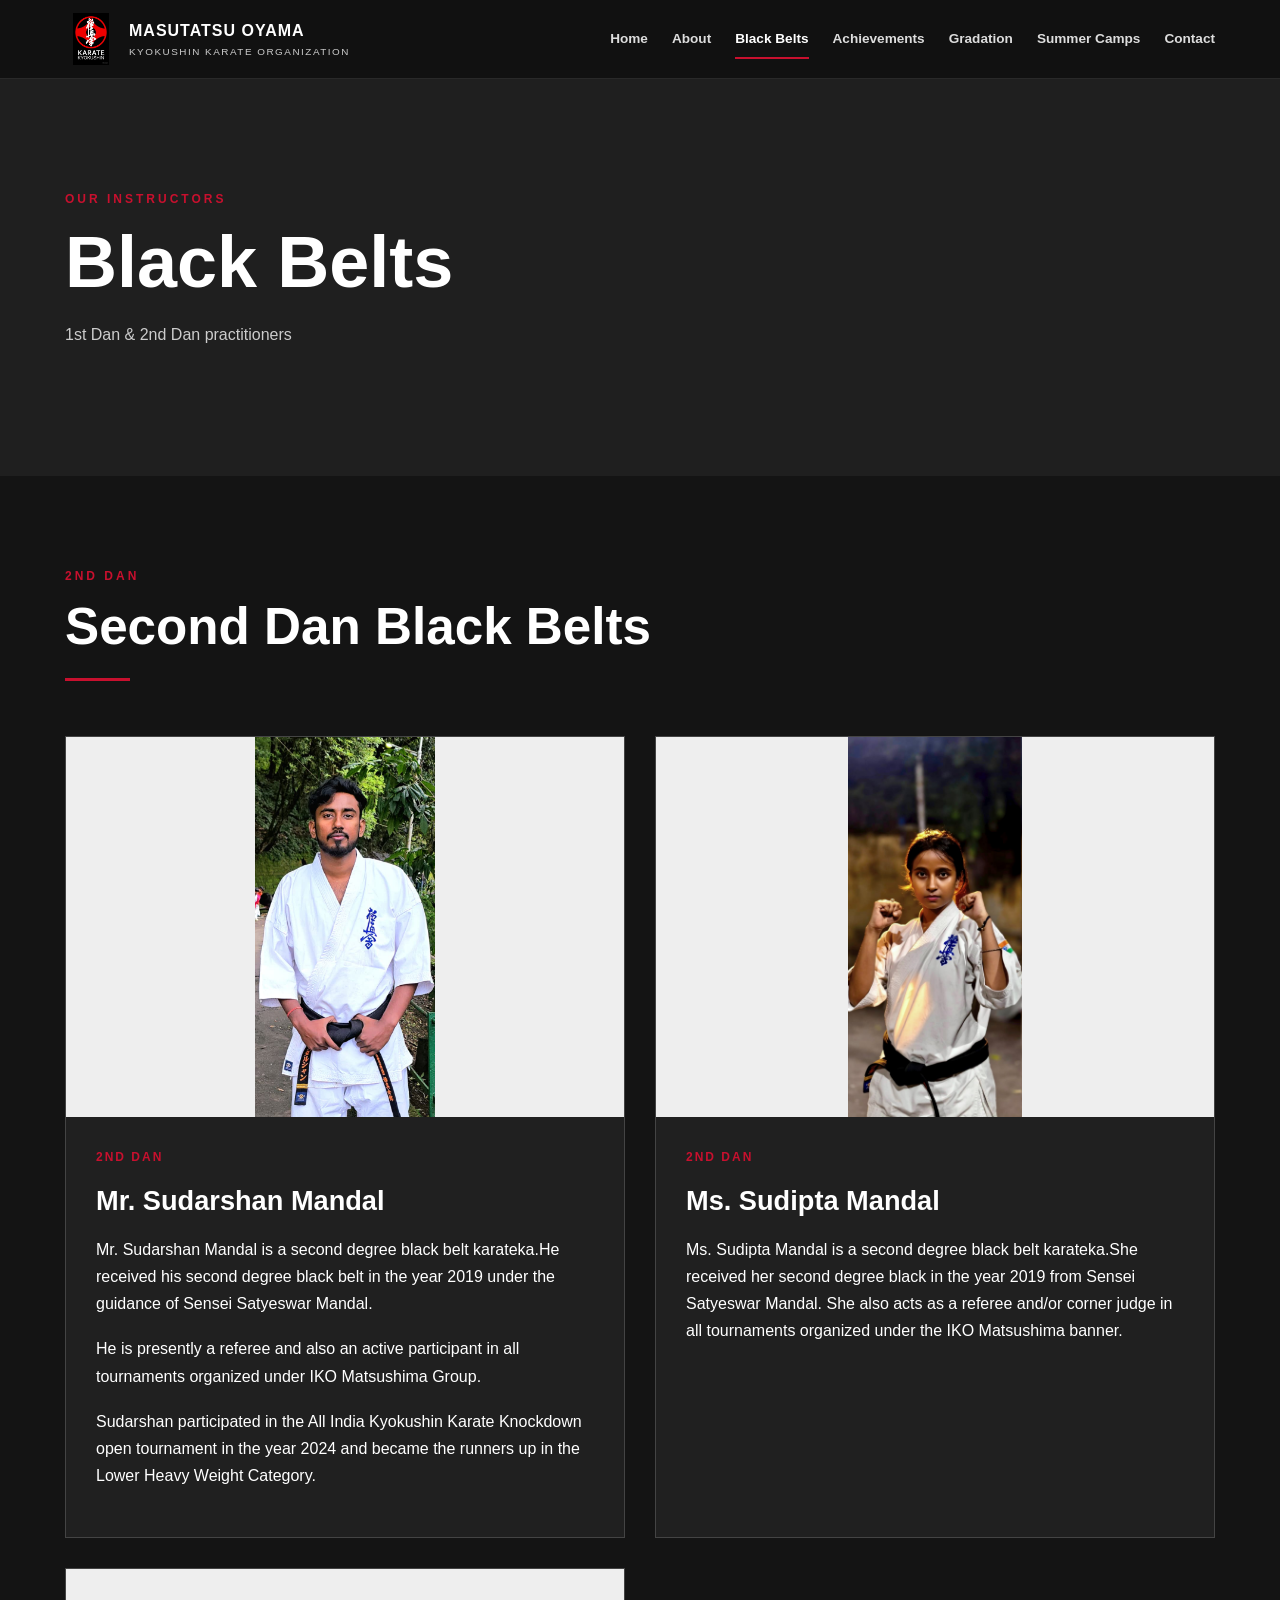
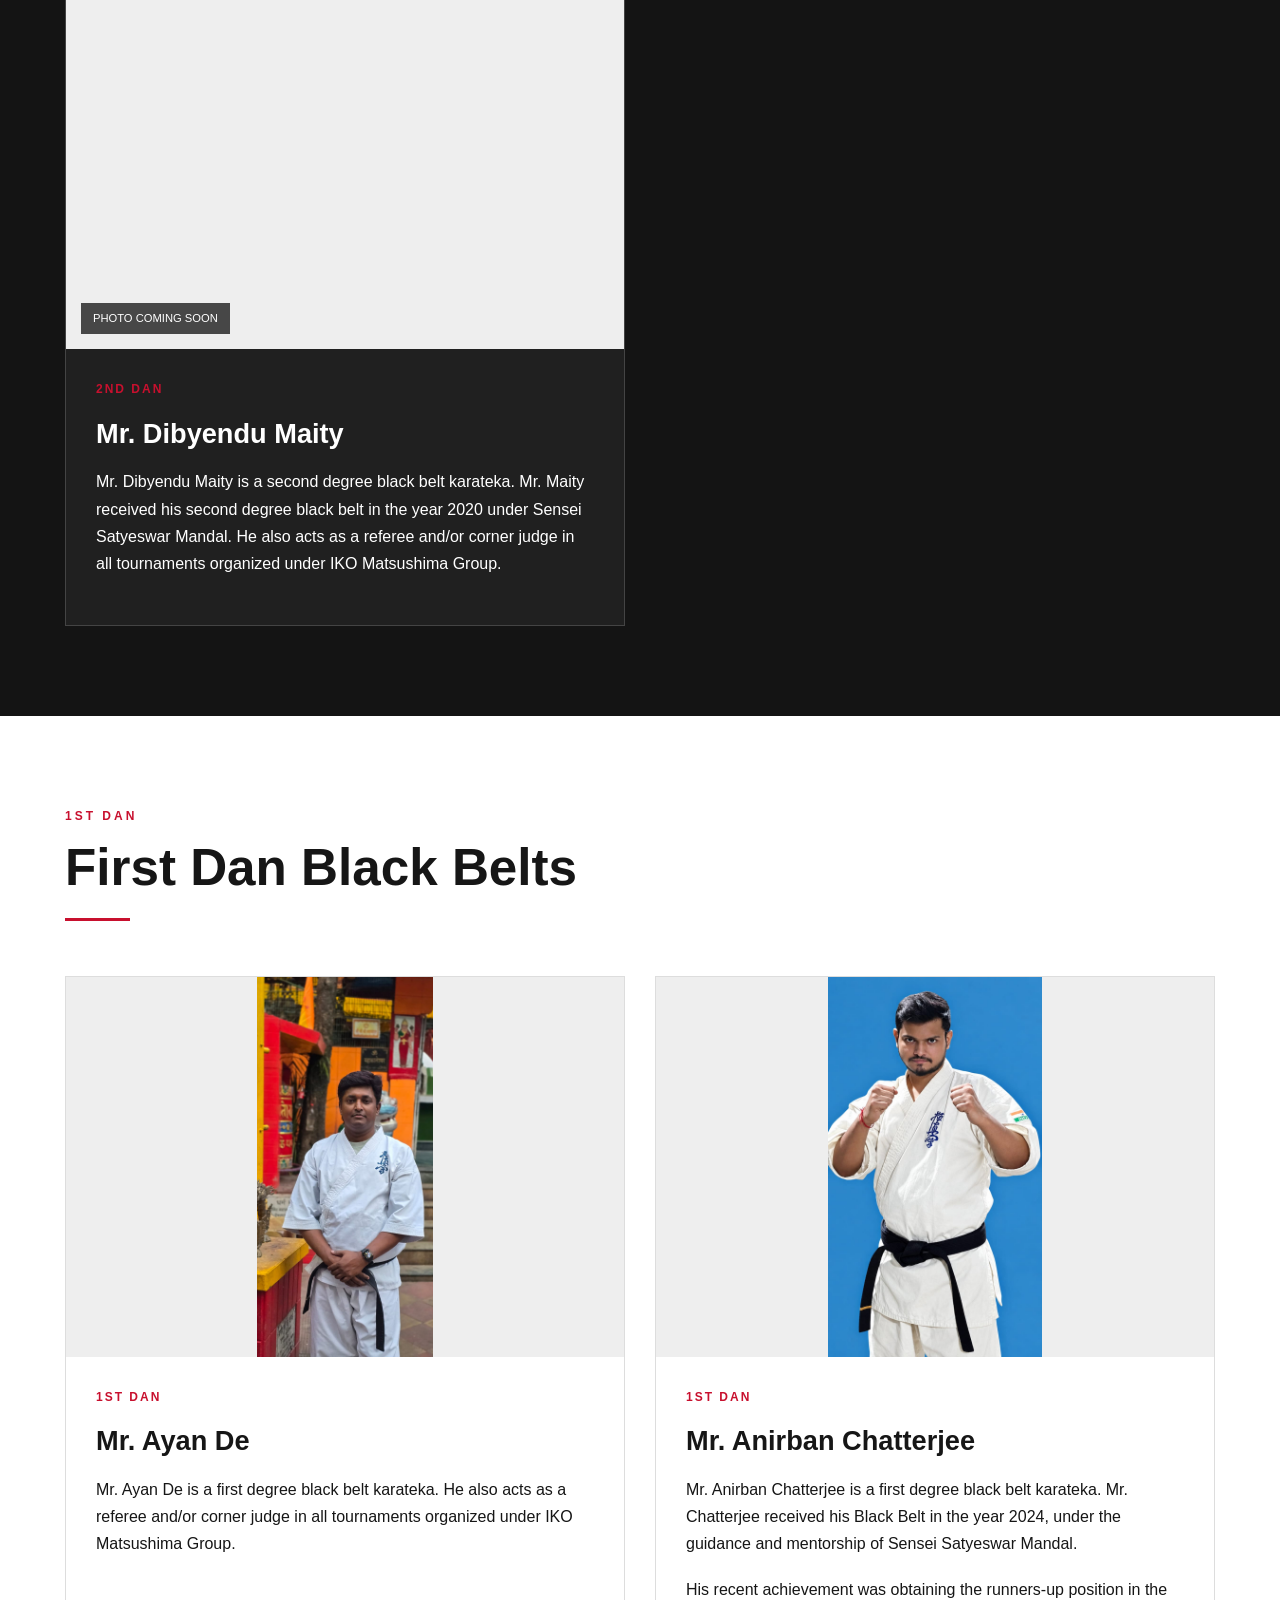
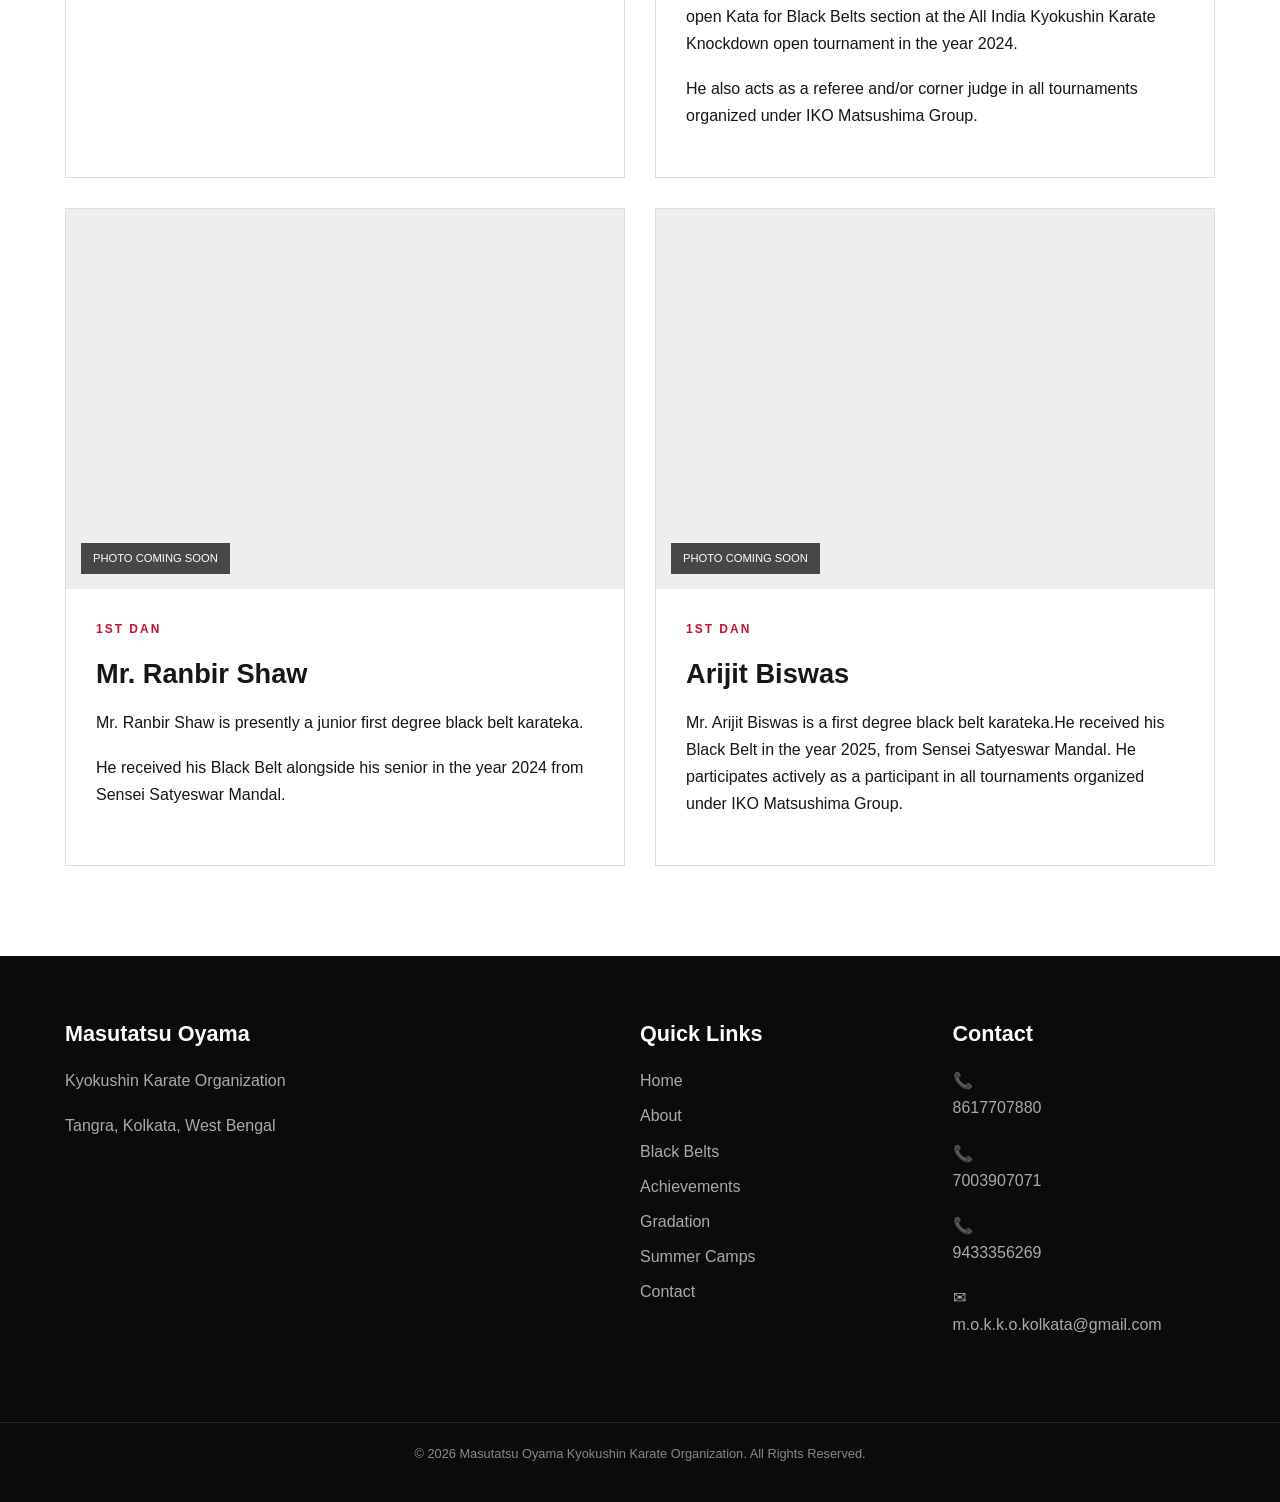
==== commit 2720a684: "Modified Black Belt Section" ====
--- a/black-belts.html
+++ b/black-belts.html
@@ -327,7 +327,17 @@
                         black belt karateka. Mr. Chatterjee received
                         his Black Belt in the year 2024, under the
                         guidance and mentorship of Sensei Satyeswar Mandal.
-                        He also acts as a referee and/or corner judge in all
+                    </p>
+
+					<p>
+						His recent achievement was obtaining the runners-up 
+						position in the open Kata for Black Belts section at
+						the All India Kyokushin Karate Knockdown open tournament 
+						in the year 2024.
+					</p>
+						
+					<p>
+						He also acts as a referee and/or corner judge in all
                         tournaments organized under IKO Matsushima
                         Group.
                     </p>
@@ -363,10 +373,13 @@
                     </h3>
 
                     <p>
-                        Mr. Ranbir Shaw is a first degree black belt
-                        karateka. He also acts as a referee and/or
-                        corner judge in all tournaments organized
-                        under IKO Matsushima Group.
+                        Mr. Ranbir Shaw is presently a junior
+						first degree black belt karateka.
+                    </p>
+					
+					<p>
+                        He received his Black Belt alongside his senior
+						in the year 2024 from Sensei Satyeswar Mandal.
                     </p>
 
                 </div>
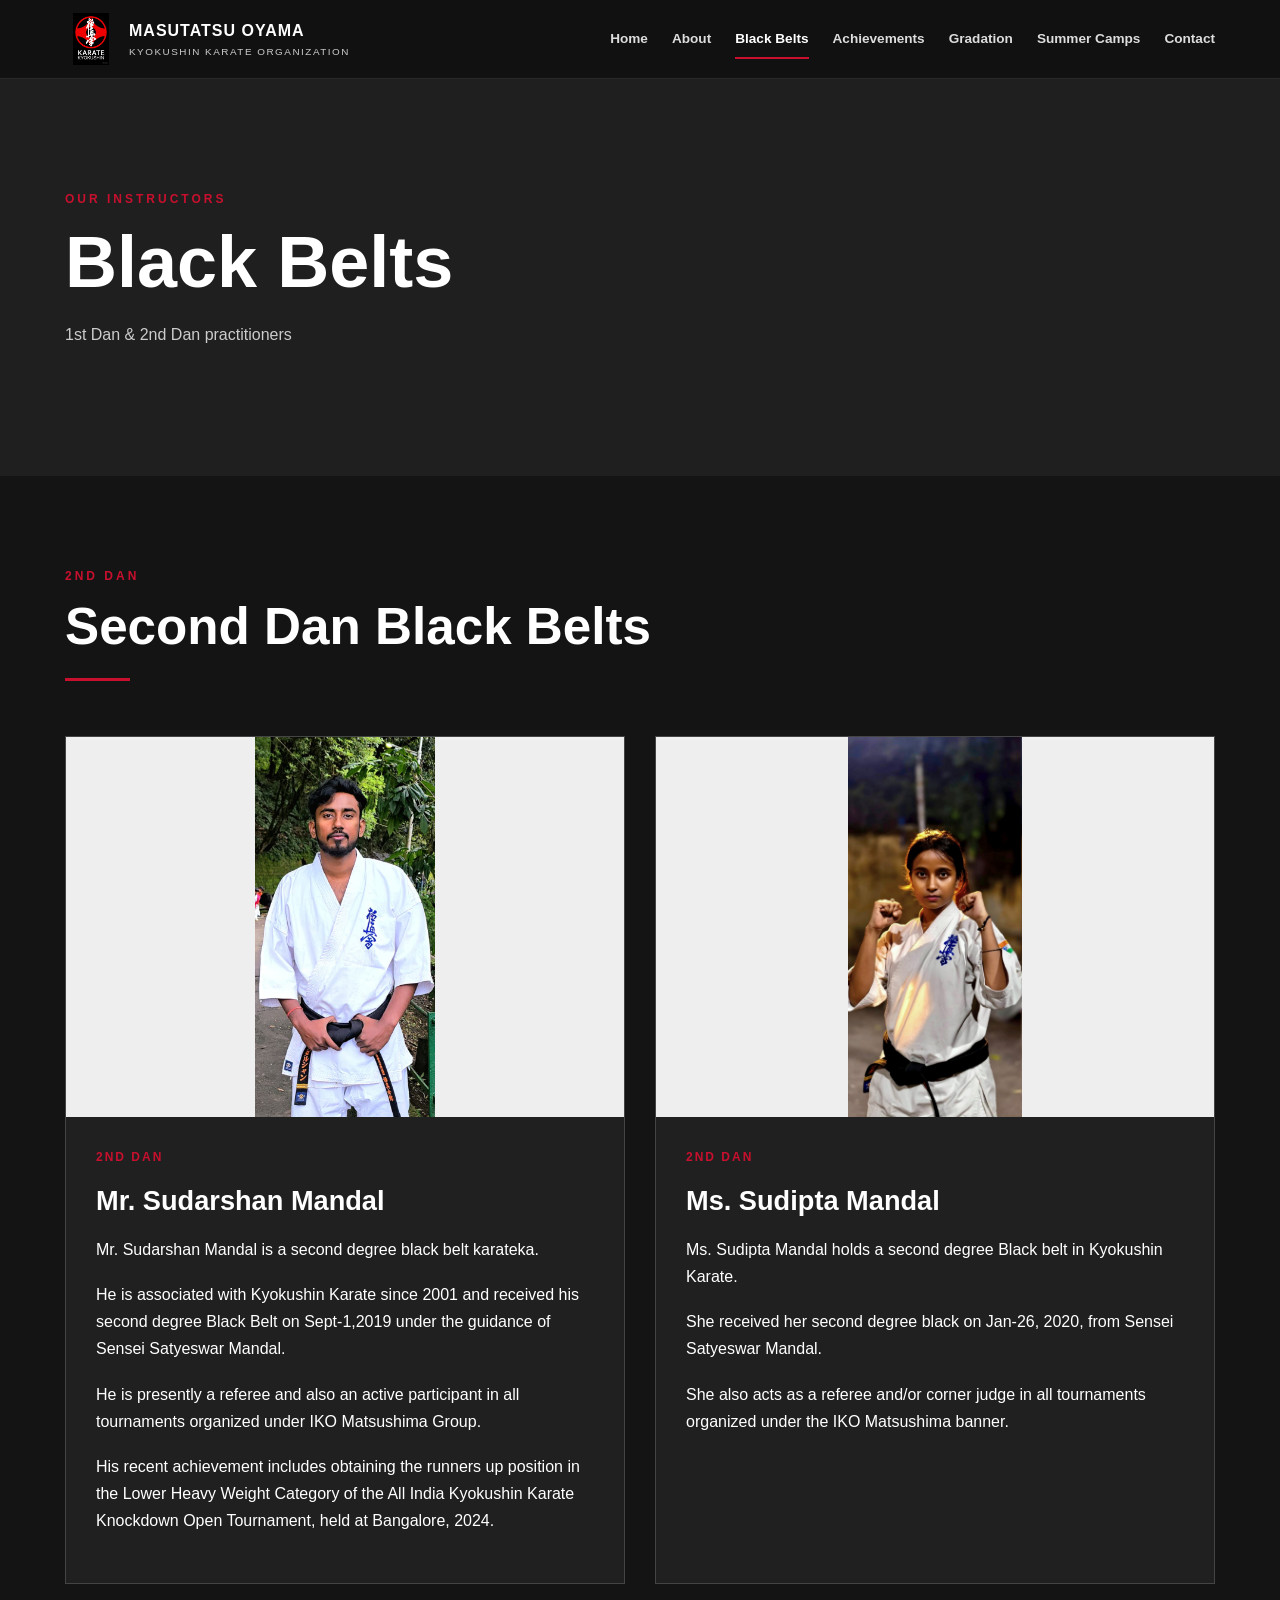
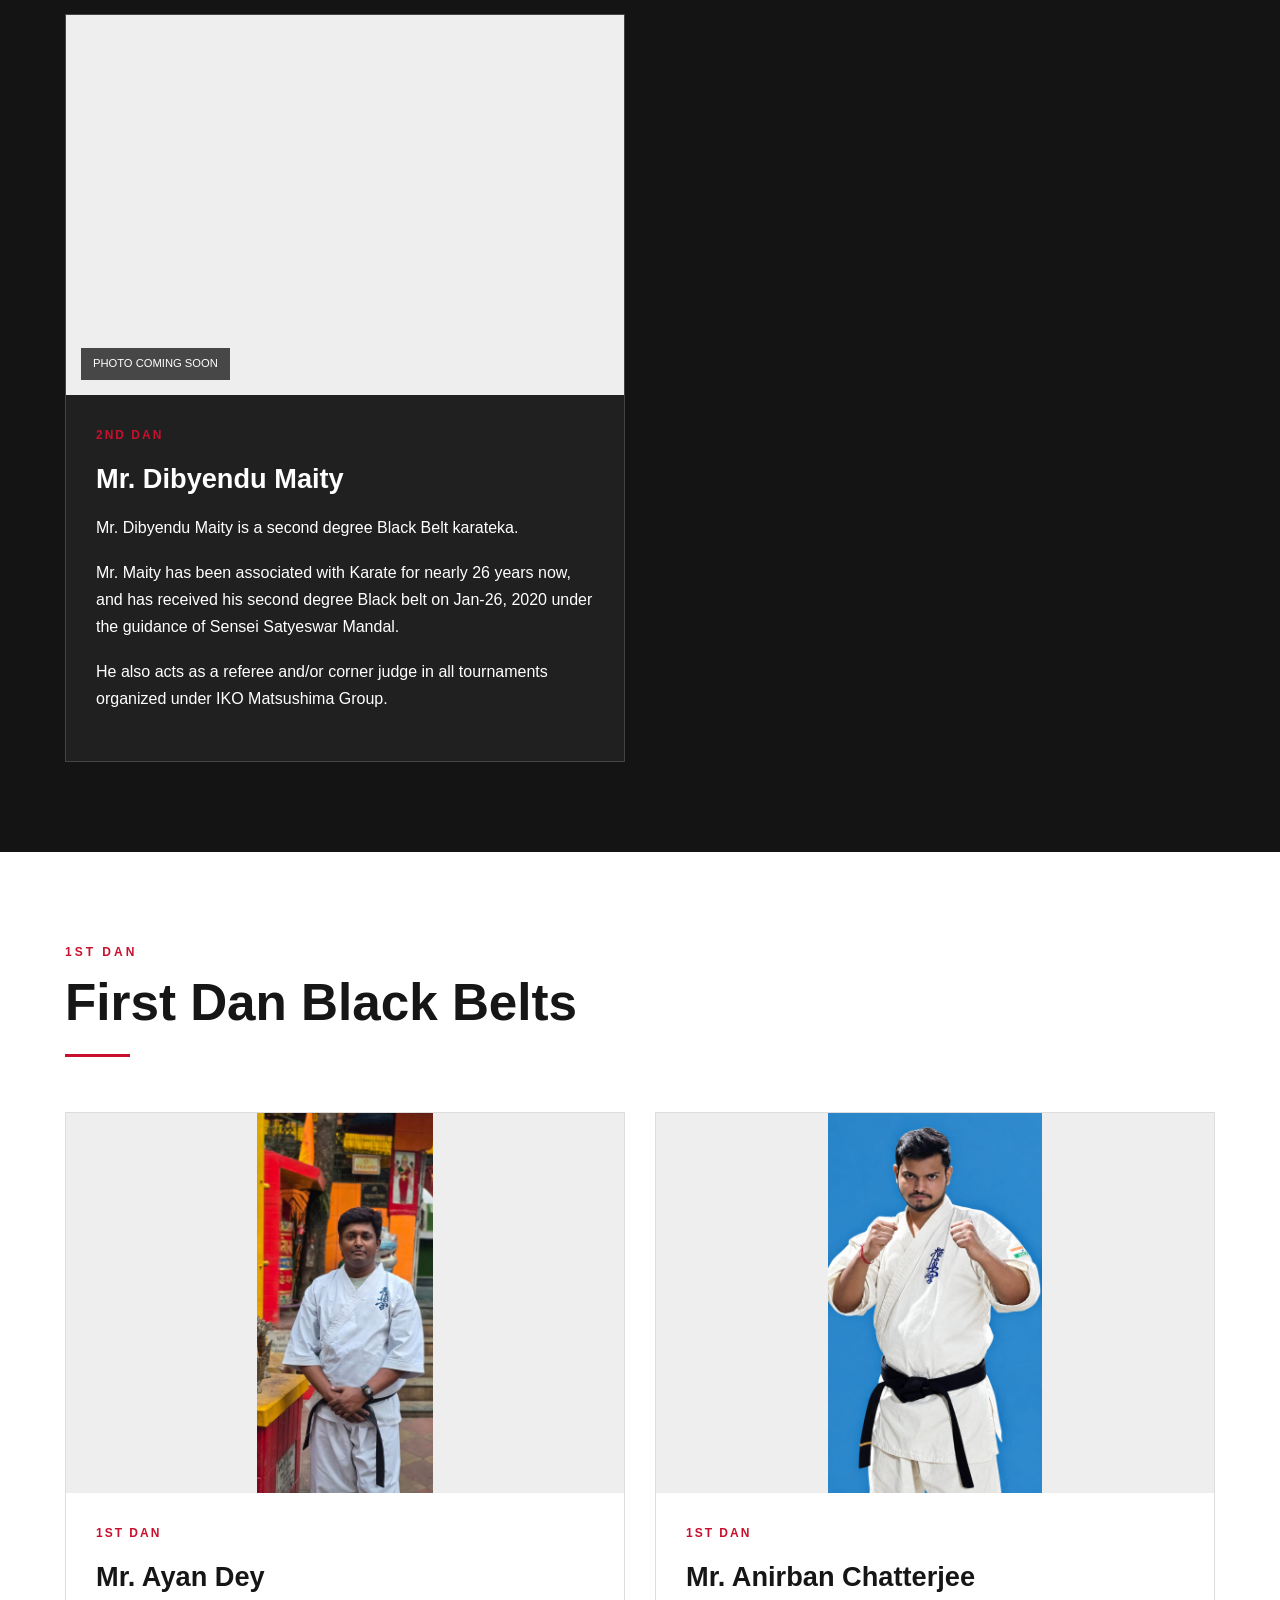
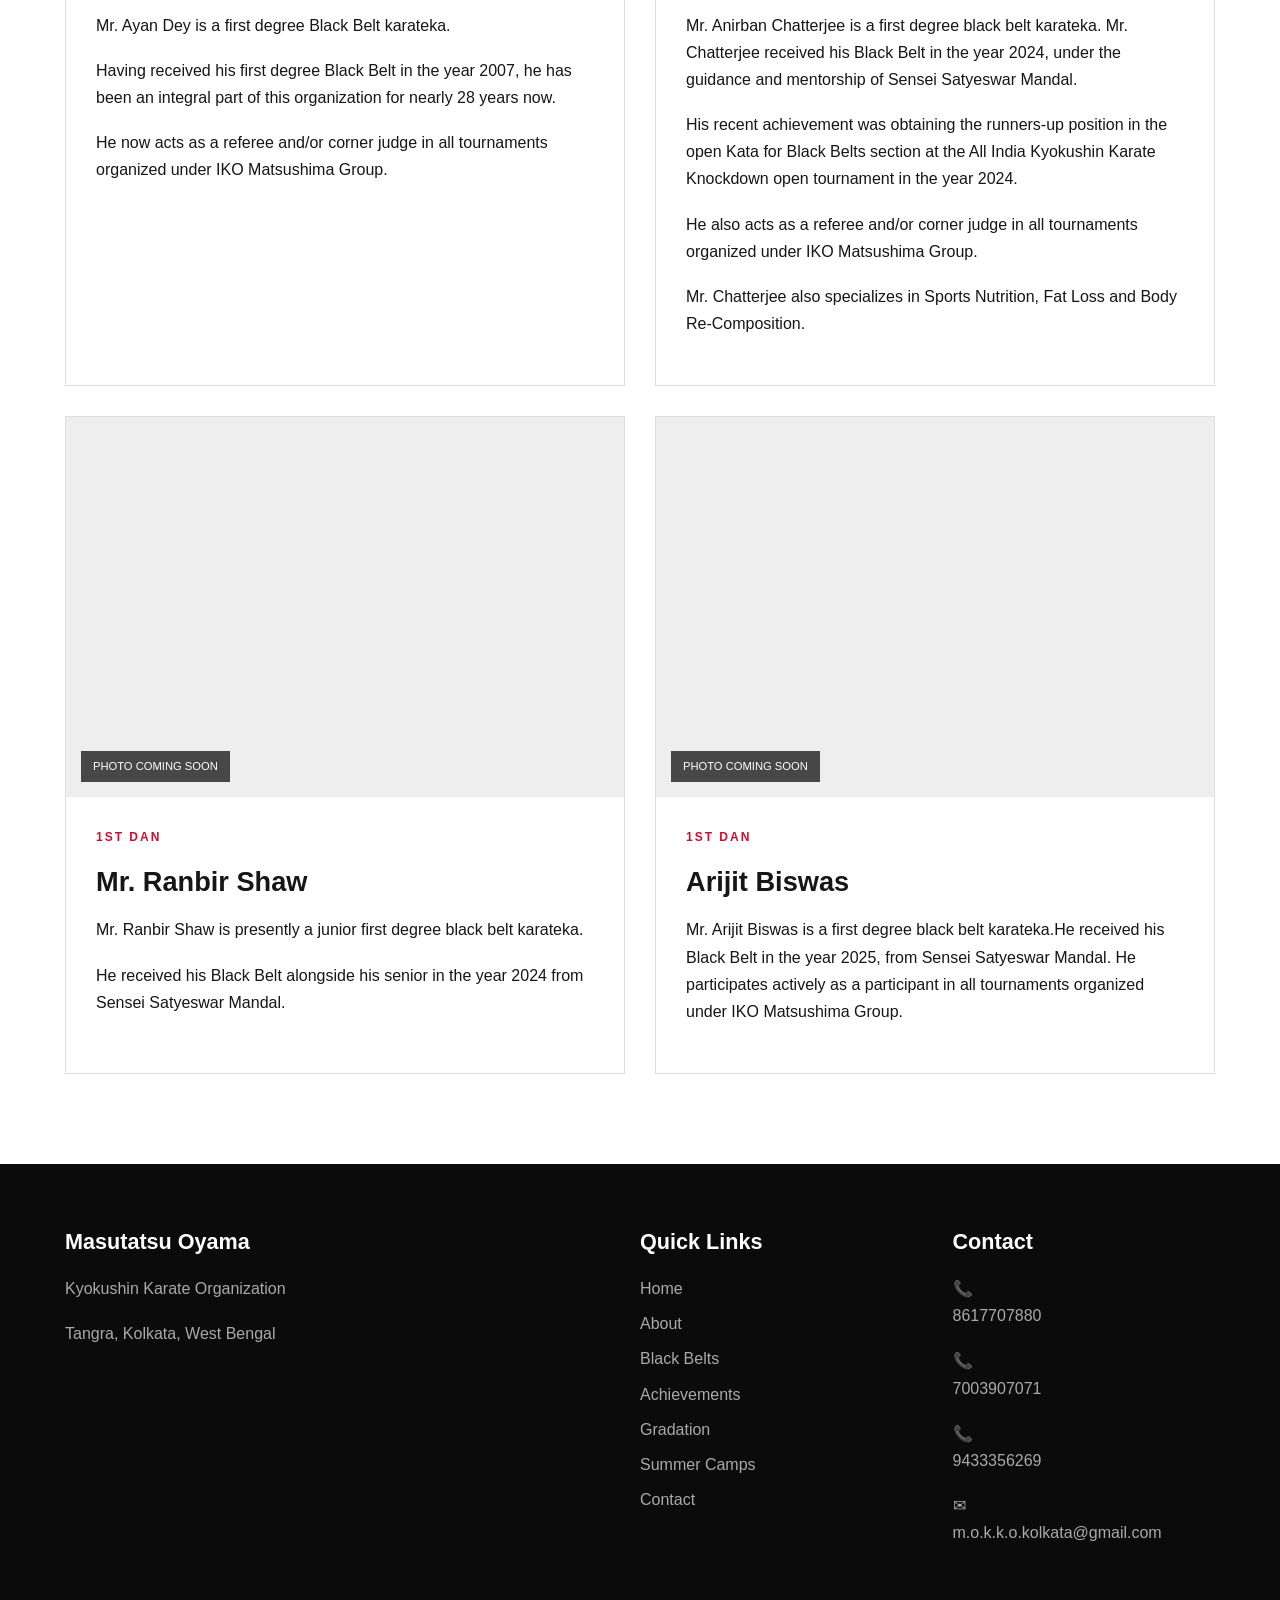
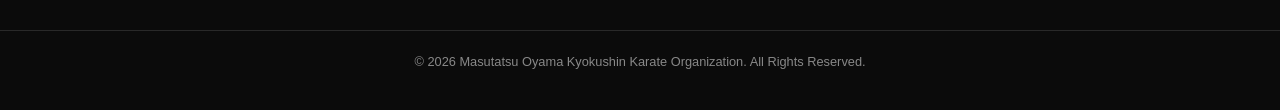
==== commit c983acdc: "Modified Black belts section" ====
--- a/black-belts.html
+++ b/black-belts.html
@@ -131,22 +131,26 @@
 
                     <p>
                         Mr. Sudarshan Mandal is a second degree
-                        black belt karateka.He received his second
-                        degree black belt in the year 2019 under the guidance
-                        of Sensei Satyeswar Mandal.
-                    </p>
-
-                    <p>
-                        He is presently
-                        a referee and also an active participant in all
-                        tournaments organized under IKO Matsushima
+                        black belt karateka.
+						
+					</p>
+					
+					<p>
+						He is associated with Kyokushin Karate since 2001 and 
+						received his second degree Black Belt on Sept-1,2019
+						under the guidance of Sensei Satyeswar Mandal.
+                    </p>
+
+                    <p>
+                        He is presently a referee and also an active 
+						participant in all tournaments organized under IKO Matsushima
                         Group.
                     </p>
 
                     <p>
-                        Sudarshan participated in the All India Kyokushin Karate Knockdown
-                        open tournament in the year 2024 and became the runners up in the Lower Heavy
-                        Weight Category.
+                        His recent achievement includes obtaining the runners up position
+						in the Lower Heavy Weight Category of the All India Kyokushin Karate
+						Knockdown Open Tournament, held at Bangalore, 2024.
                     </p>
 
                 </div>
@@ -179,9 +183,14 @@
                     </h3>
 
                     <p>
-                        Ms. Sudipta Mandal is a second degree black
-                        belt karateka.She received her second degree
-                        black in the year 2019 from Sensei Satyeswar Mandal.
+                        Ms. Sudipta Mandal holds a second degree Black
+                        belt in Kyokushin Karate.
+					</p>
+					<p>	
+						She received her second degree
+                        black on Jan-26, 2020, from Sensei Satyeswar Mandal.
+					</p>
+					<p>
                         She also acts as a referee and/or corner judge in all tournaments
                         organized under the IKO Matsushima banner.
                     </p>
@@ -217,9 +226,16 @@
                     </h3>
 
                     <p>
-                        Mr. Dibyendu Maity is a second degree black
-                        belt karateka. Mr. Maity received his second degree
-                        black belt in the year 2020 under Sensei Satyeswar Mandal.
+                        Mr. Dibyendu Maity is a second degree Black
+                        Belt karateka. 
+					</p>
+					<p> 
+						Mr. Maity has been associated with Karate for nearly 
+						26 years now, and has received his second degree
+                        Black belt on Jan-26, 2020 under the guidance of 
+						Sensei Satyeswar Mandal.
+					</p>
+					<p>
                         He also acts as a referee and/or corner judge in all tournaments
                         organized under IKO Matsushima Group.
                     </p>
@@ -283,12 +299,20 @@
                     </p>
 
                     <h3>
-                        Mr. Ayan De
-                    </h3>
-
-                    <p>
-                        Mr. Ayan De is a first degree black belt
-                        karateka. He also acts as a referee and/or
+                        Mr. Ayan Dey
+                    </h3>
+
+                    <p>
+                        Mr. Ayan Dey is a first degree Black Belt
+                        karateka. 
+					</p>
+					<p>
+                        Having received his first degree Black Belt 
+						in the year 2007, he has been an integral part 
+						of this organization for nearly 28 years now.
+					</p>
+					<p>
+						He now acts as a referee and/or
                         corner judge in all tournaments organized
                         under IKO Matsushima Group.
                     </p>
@@ -341,6 +365,11 @@
                         tournaments organized under IKO Matsushima
                         Group.
                     </p>
+					
+					<p>
+						Mr. Chatterjee also specializes in Sports Nutrition, Fat Loss
+						and Body Re-Composition.
+					</p>
 
                 </div>
 
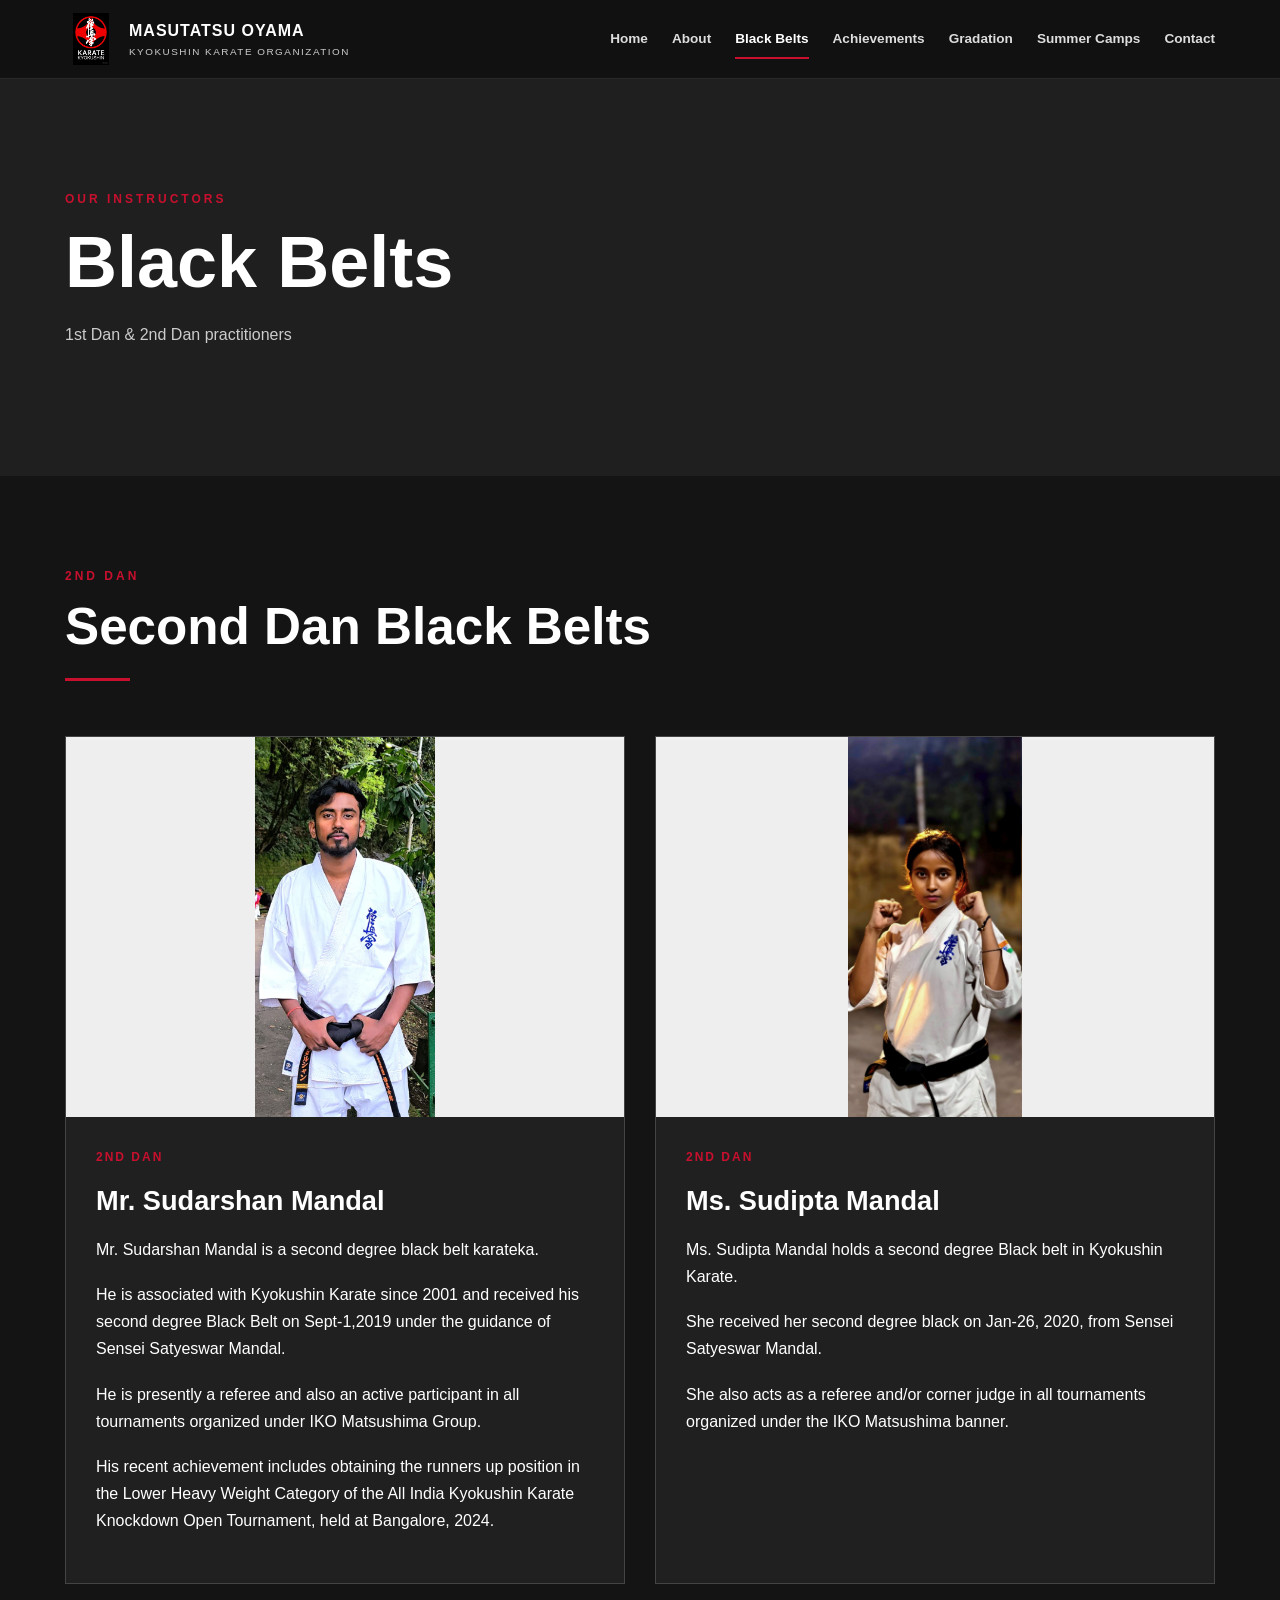
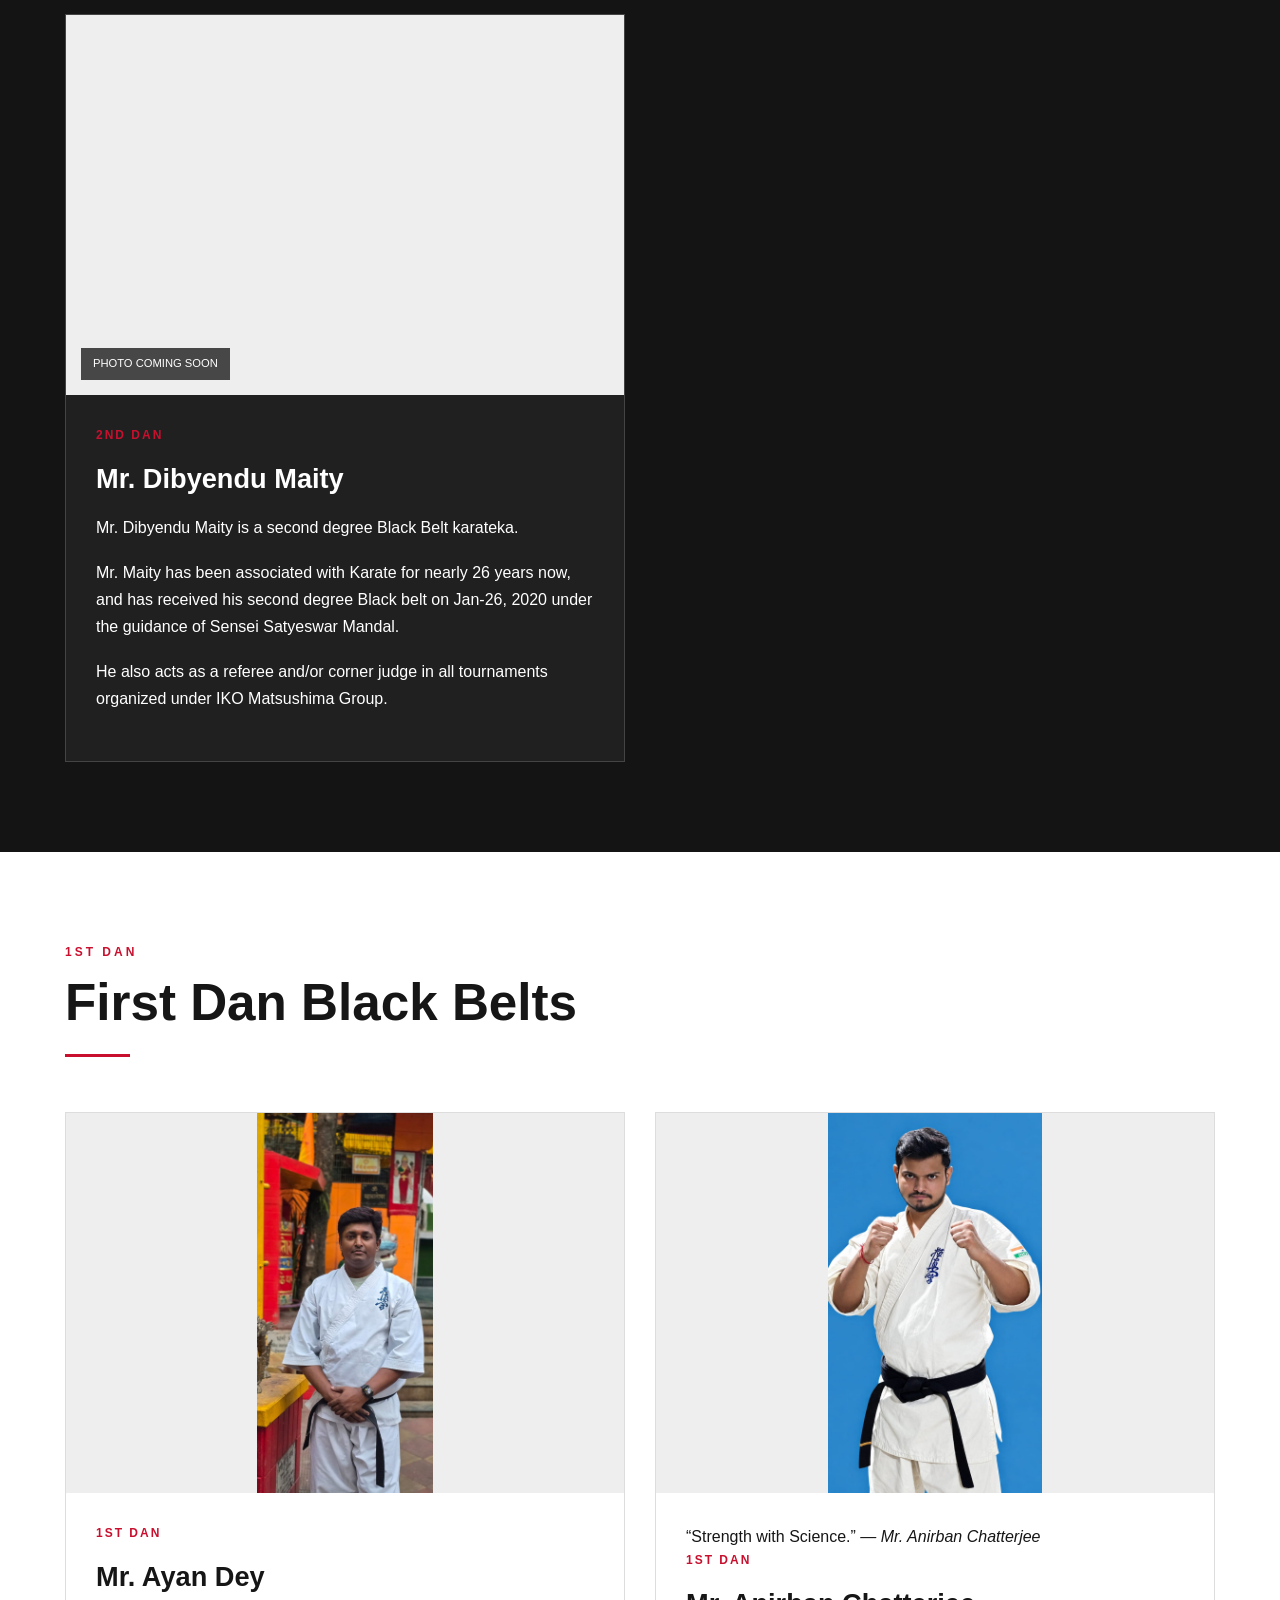
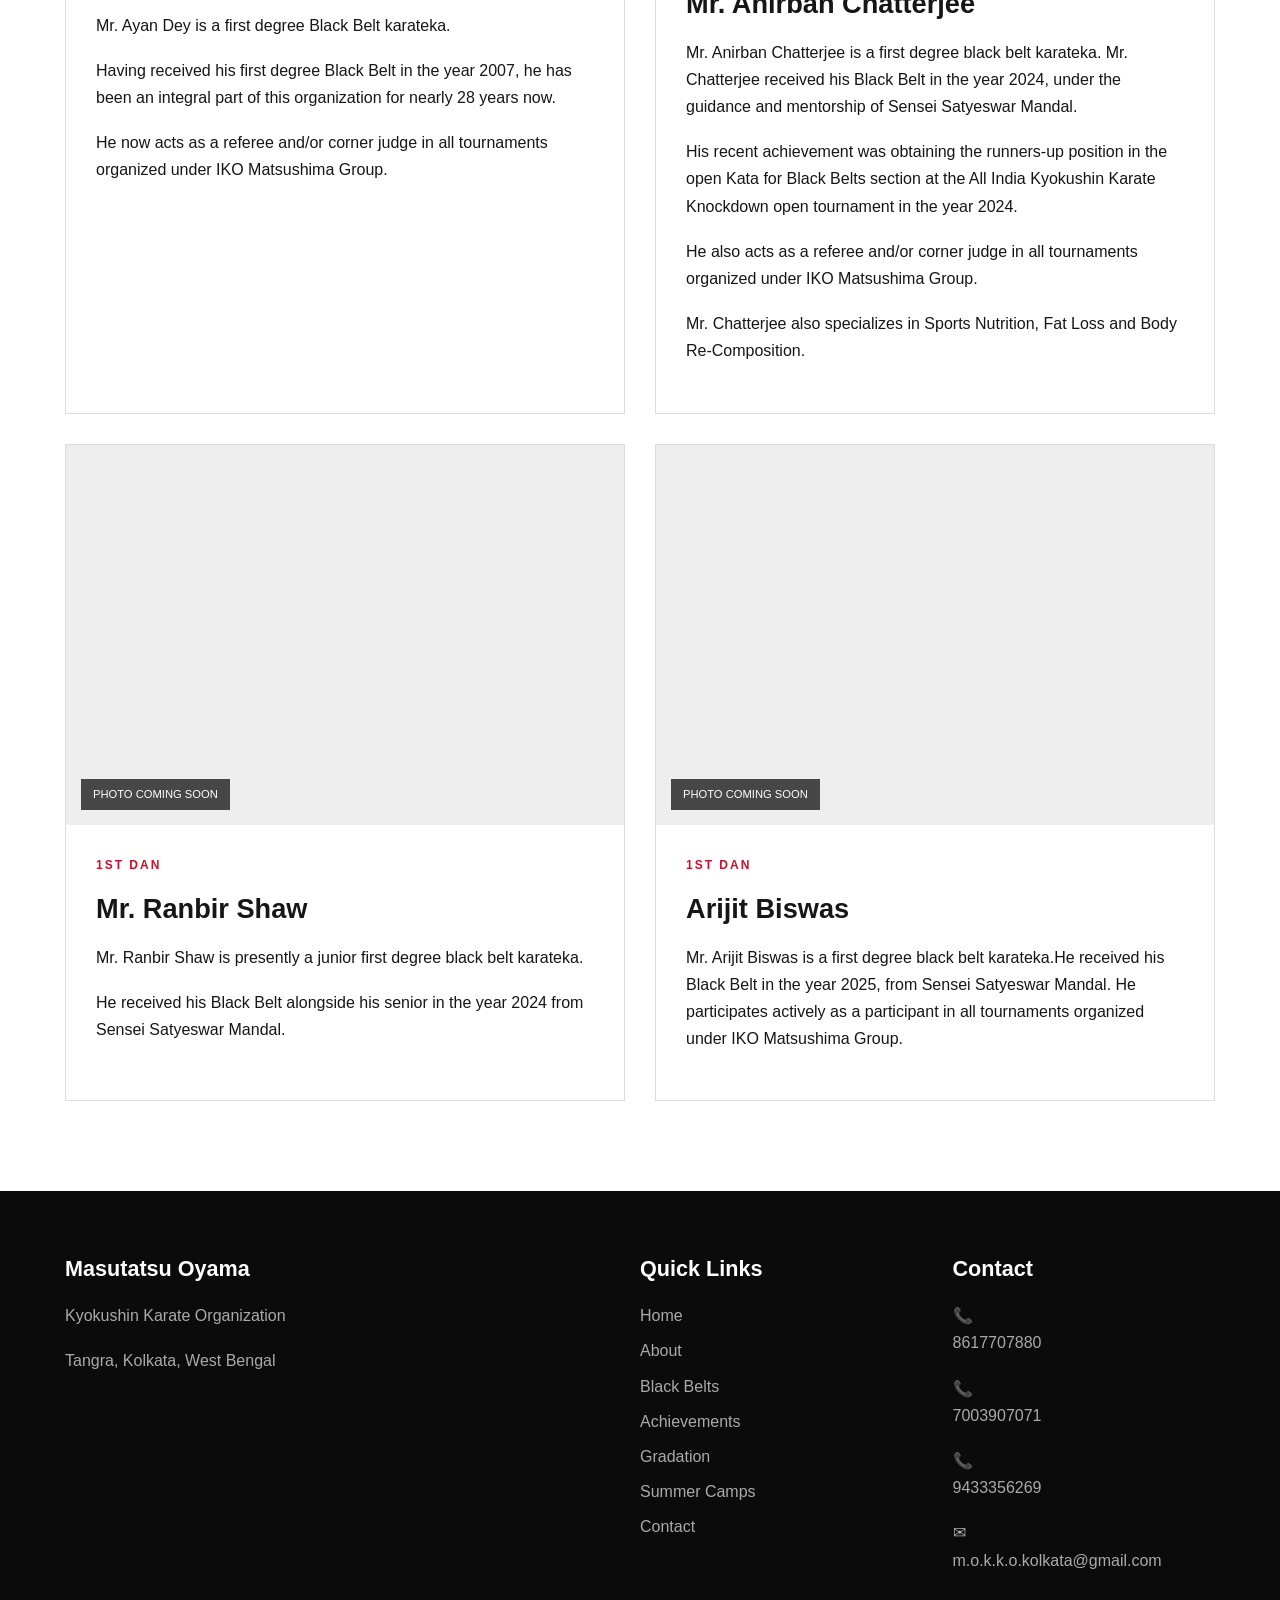
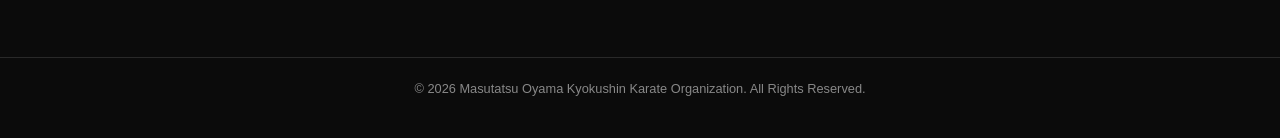
==== commit 16fcc824: "Added Quotes" ====
--- a/black-belts.html
+++ b/black-belts.html
@@ -120,7 +120,14 @@
 
 
                 <div class="person-content">
-
+					
+					<!--
+					<blockquote>
+						“.”
+						<cite>— Mr. Sudarshan Mandal</cite>
+					</blockquote>
+					-->
+					
                     <p class="rank">
                         2ND DAN
                     </p>
@@ -173,7 +180,14 @@
 
 
                 <div class="person-content">
-
+					
+					<!--
+					<blockquote>
+						“.”
+						<cite>— Ms. Sudipta Mandal</cite>
+					</blockquote>
+					-->
+					
                     <p class="rank">
                         2ND DAN
                     </p>
@@ -216,7 +230,14 @@
 
 
                 <div class="person-content">
-
+					
+					<!--
+					<blockquote>
+						“.”
+						<cite>— Mr. Dibyendu Maity</cite>
+					</blockquote>
+					-->
+					
                     <p class="rank">
                         2ND DAN
                     </p>
@@ -293,7 +314,14 @@
 
 
                 <div class="person-content">
-
+					
+					<!--
+					<blockquote>
+						“.”
+						<cite>— Mr. Ayan Dey</cite>
+					</blockquote>
+					-->
+					
                     <p class="rank">
                         1ST DAN
                     </p>
@@ -337,7 +365,12 @@
 
 
                 <div class="person-content">
-
+					
+					<blockquote>
+						“Strength with Science.”
+						<cite>— Mr. Anirban Chatterjee</cite>
+					</blockquote>
+					
                     <p class="rank">
                         1ST DAN
                     </p>
@@ -370,6 +403,8 @@
 						Mr. Chatterjee also specializes in Sports Nutrition, Fat Loss
 						and Body Re-Composition.
 					</p>
+					
+					
 
                 </div>
 
@@ -392,7 +427,13 @@
 
 
                 <div class="person-content">
-
+					
+					<!--
+					<blockquote>
+						“.”
+						<cite>— Mr. Ranbir Shaw</cite>
+					</blockquote>
+					-->
                     <p class="rank">
                         1ST DAN
                     </p>
@@ -433,6 +474,13 @@
 
                 <div class="person-content">
 
+					<!--
+					<blockquote>
+						“.”
+						<cite>— Mr. Arijit Biswas</cite>
+					</blockquote>
+					-->
+					
                     <p class="rank">
                         1ST DAN
                     </p>
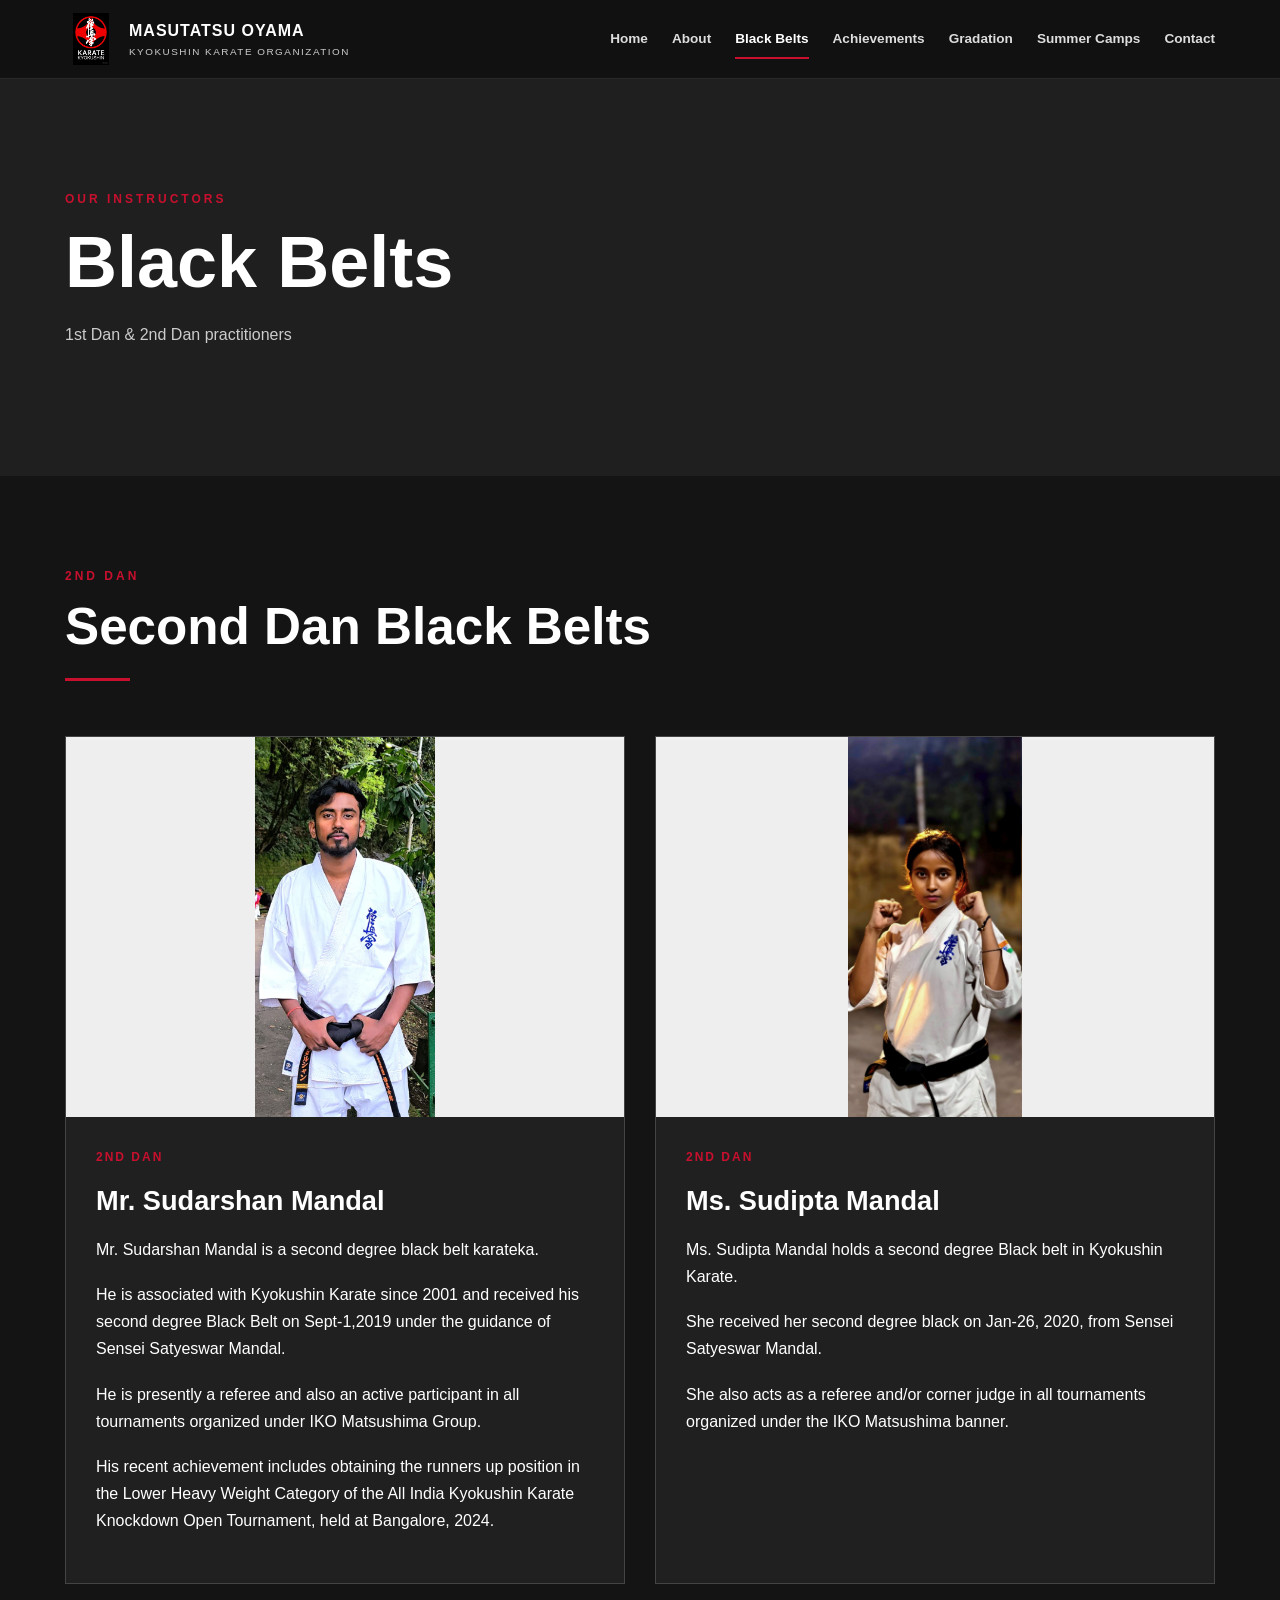
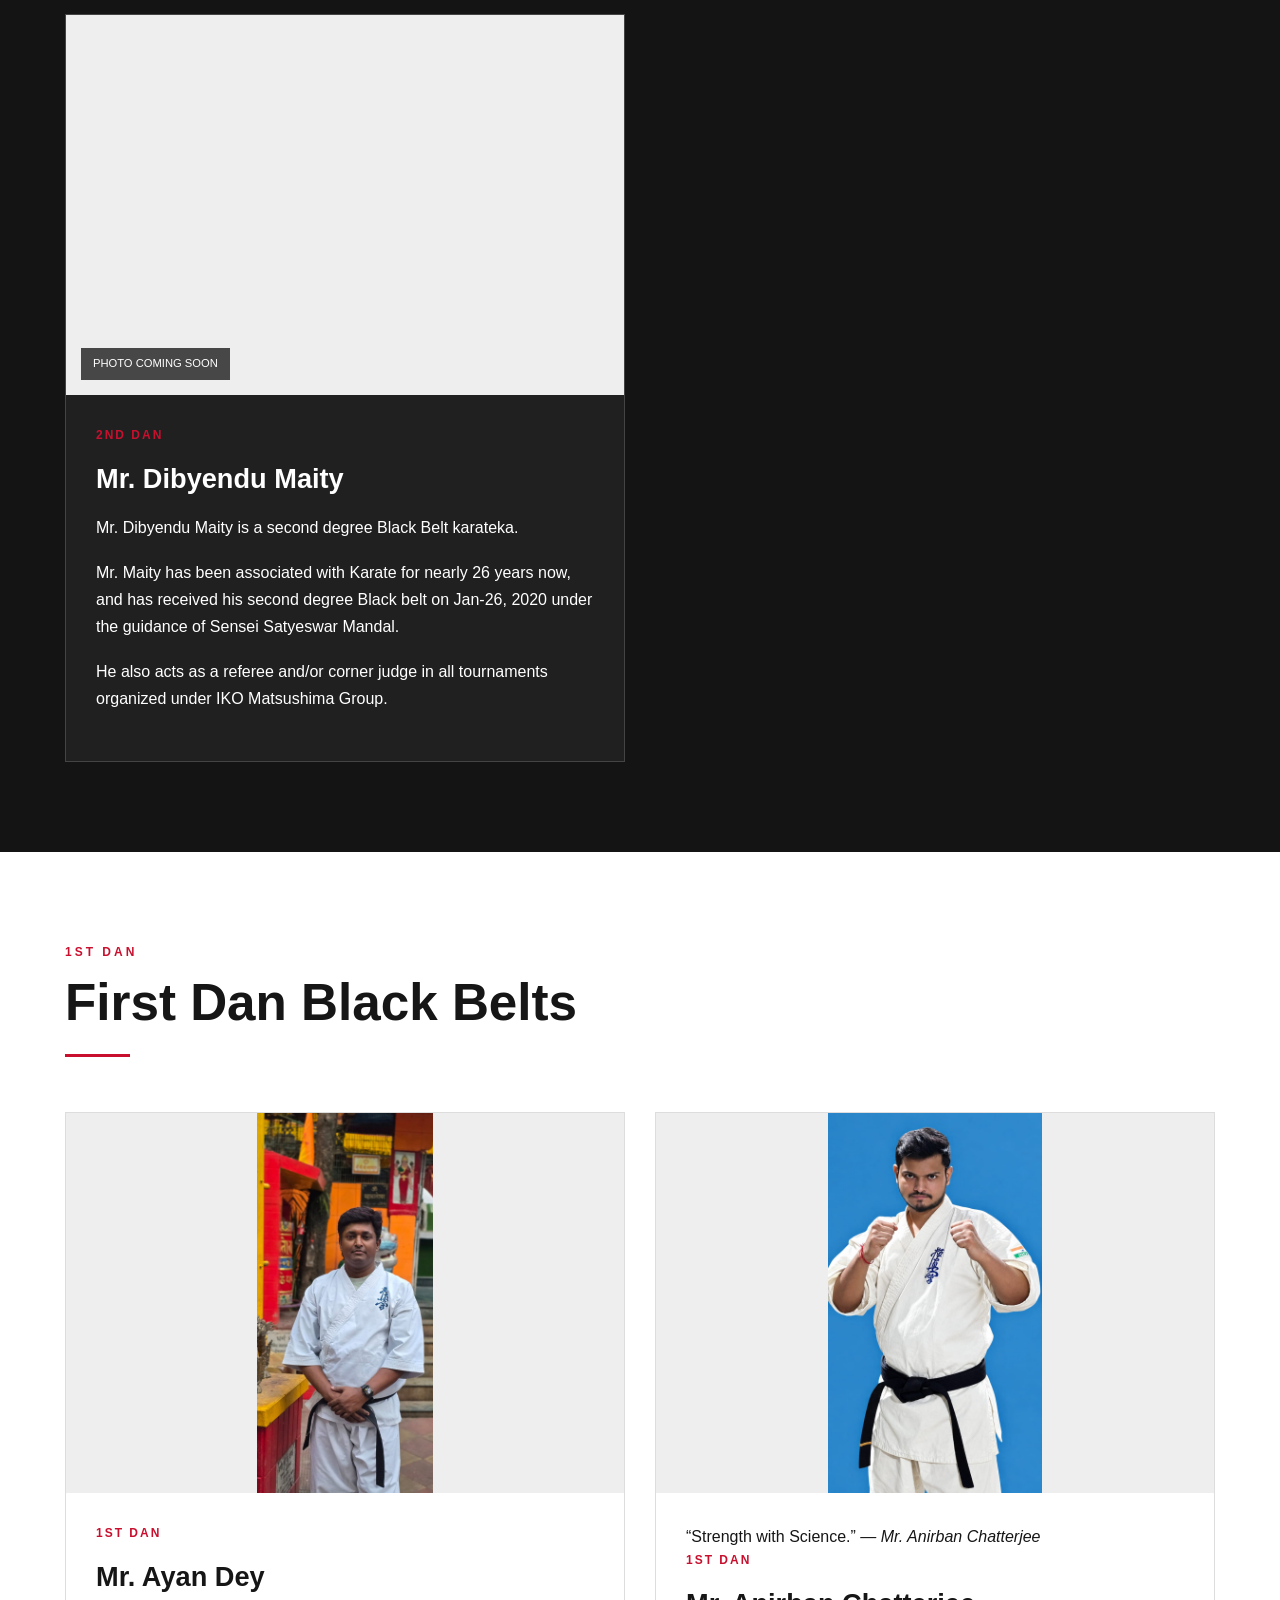
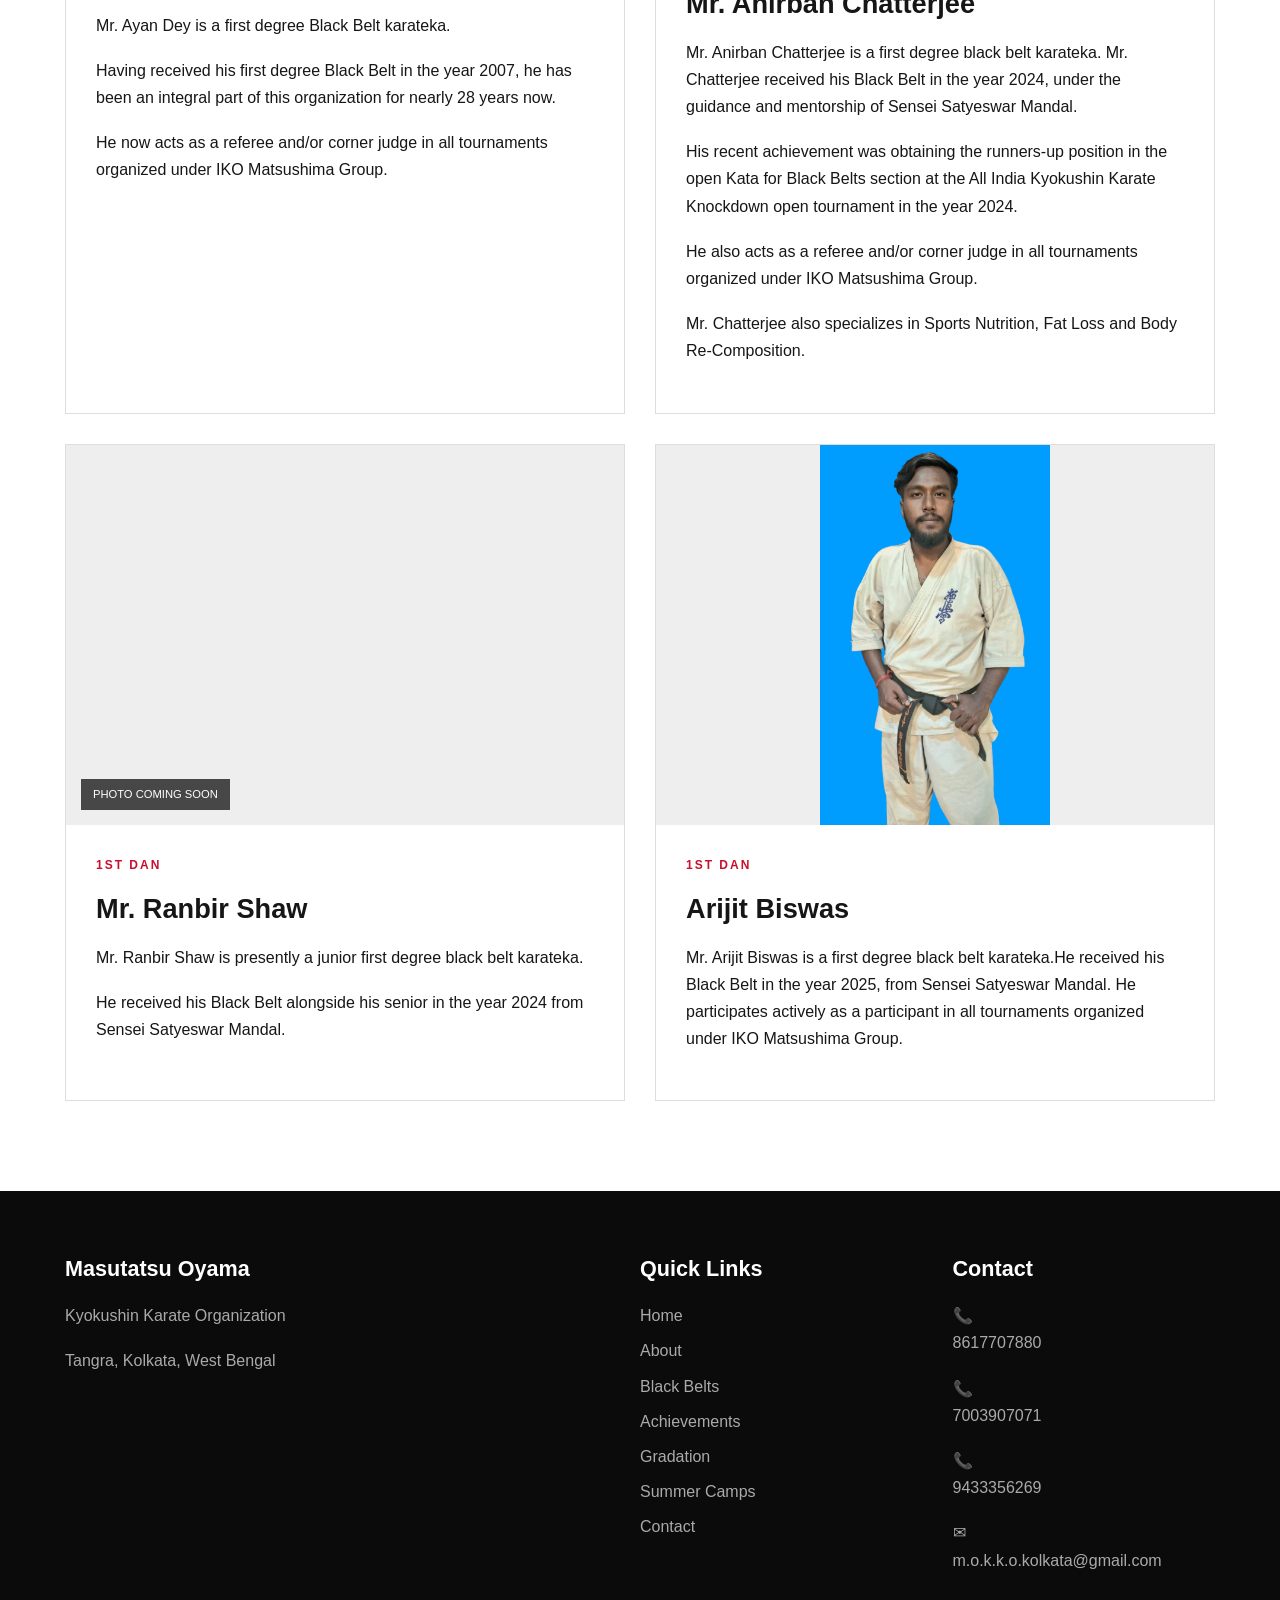
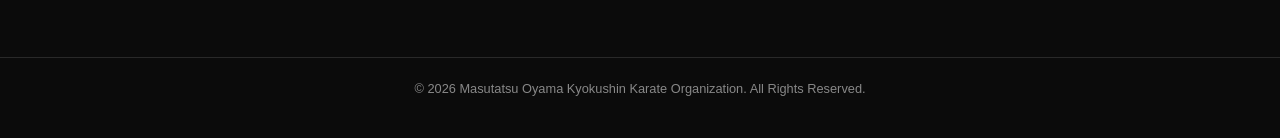
==== commit 667c8453: "Arijit Photo Added" ====
--- a/black-belts.html
+++ b/black-belts.html
@@ -465,9 +465,8 @@
 
                 <div class="person-image">
 
-                    <span>
-                        PHOTO COMING SOON
-                    </span>
+                    <img src="images/black-belts/arijit.jpeg"
+                         alt="Mr. Arijit Biswas">
 
                 </div>
 
--- a/css/style.css
+++ b/css/style.css
@@ -1099,11 +1099,13 @@
 
 .photo-item {
 
-    height: 350px;
+    height: auto;
 
     background: #eeeeee;
 
     overflow: hidden;
+	
+	border-radius: 4px
 
 }
 
@@ -1112,9 +1114,11 @@
 
     width: 100%;
 
-    height: 100%;
+    height: auto;
 
     object-fit: cover;
+	
+	display: block;
 
 }
 
@@ -1724,6 +1728,7 @@
     .achievement-photo-grid .achievement-cover img {
         height: auto;
     }
+}
 
 /* =========================================================
    GRADATION
